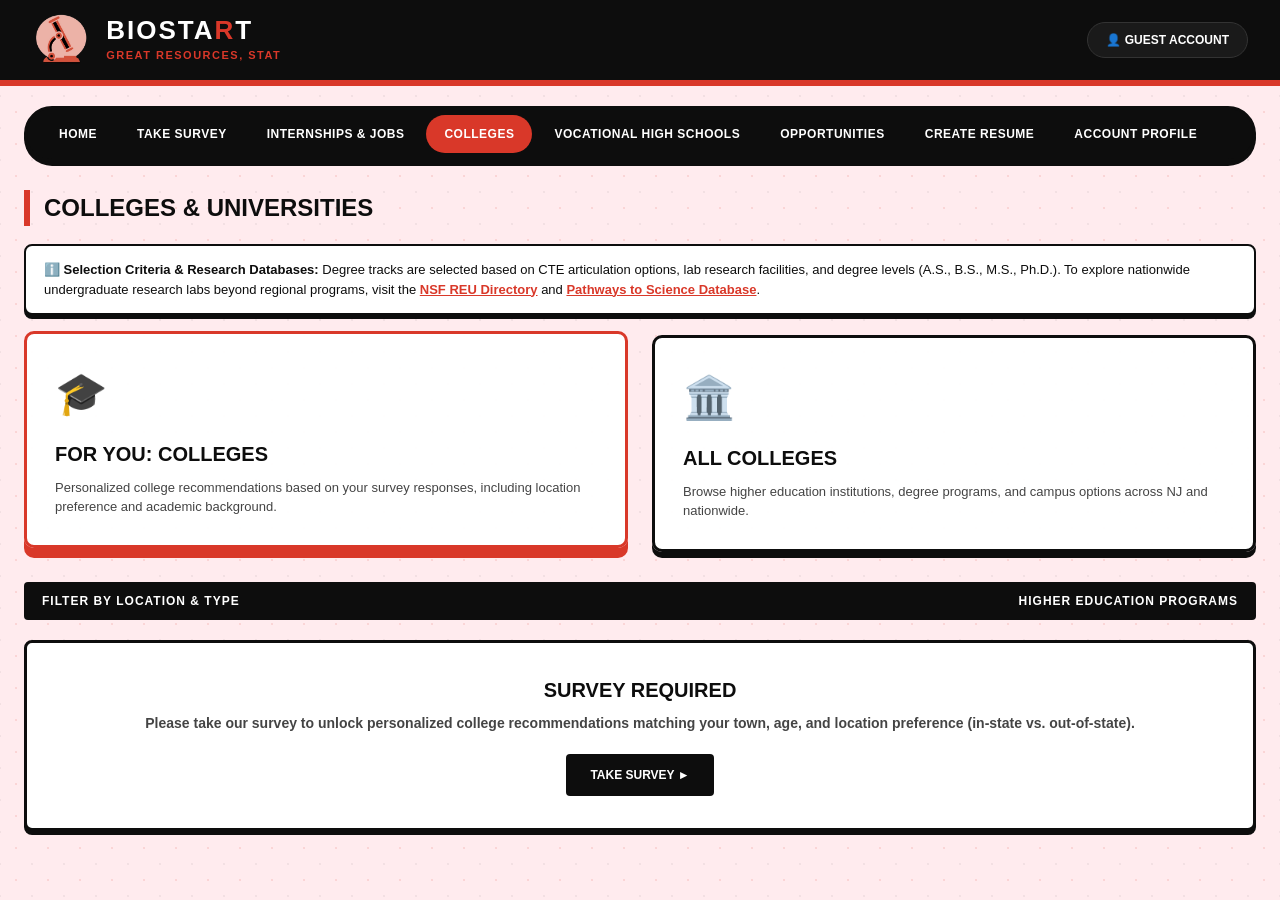
==== colleges.html @ fb1c2e4c "Update colleges.html" ====
<!DOCTYPE html>
<html lang="en">
<head>
    <meta charset="UTF-8">
    <meta name="viewport" content="width=device-width, initial-scale=1.0">
    <title>Colleges & Universities - BIOSTART</title>
    <link rel="stylesheet" href="style.css">
</head>
<body>
    <header>
        <a class="brand-box" href="index.html">
            <img src="biostart_logo_removed.bg.png" alt="BIOSTART logo" class="brand-logo-img">
            <div class="brand-title">
                <h1>BIOSTA<span style="color: #D93829;">R</span>T</h1>
                <p>Great Resources, Stat</p>
            </div>
        </a>
        <a class="user-pill" href="profile.html">
            👤 <span id="user-greeting">Guest Account</span>
        </a>
    </header>

    <nav>
        <a href="index.html" class="nav-btn">Home</a>
        <a href="survey.html" class="nav-btn">Take Survey</a>
        <a href="jobs.html" class="nav-btn">Internships & Jobs</a>
        <a href="colleges.html" class="nav-btn active">Colleges</a>
        <a href="highschools.html" class="nav-btn">Vocational High Schools</a>
        <a href="opportunities.html" class="nav-btn">Opportunities</a>
        <a href="resume.html" class="nav-btn">Create Resume</a>
        <a href="profile.html" class="nav-btn">Account Profile</a>
    </nav>

    <div class="container">
        <h2>Colleges & Universities</h2>

        <!-- SELECTION CRITERIA & DATABASE BANNER -->
        <div style="background: white; border: 2px solid var(--biostart-black); padding: 14px 18px; border-radius: 8px; margin-bottom: 20px; box-shadow: 0 4px 0 var(--biostart-black); font-size: 13px;">
            <strong>ℹ️ Selection Criteria & Research Databases:</strong> Degree tracks are selected based on CTE articulation options, lab research facilities, and degree levels (A.S., B.S., M.S., Ph.D.). To explore nationwide undergraduate research labs beyond regional programs, visit the <a href="https://www.nsf.gov/crssprgm/reu/reu_search.jsp" target="_blank" style="color:var(--biostart-red); font-weight:bold;">NSF REU Directory</a> and <a href="https://www.pathwaystoscience.org/" target="_blank" style="color:var(--biostart-red); font-weight:bold;">Pathways to Science Database</a>.
        </div>

        <div class="canva-choice-grid">
            <div class="choice-card selected" id="col-card-foryou" onclick="selectCollegeTab('foryou')">
                <div class="choice-card-icon">🎓</div>
                <div class="choice-card-title">FOR YOU: COLLEGES</div>
                <div class="choice-card-desc">Personalized college recommendations based on your survey responses, including location preference and academic background.</div>
            </div>
            <div class="choice-card" id="col-card-all" onclick="selectCollegeTab('all')">
                <div class="choice-card-icon">🏛️</div>
                <div class="choice-card-title">ALL COLLEGES</div>
                <div class="choice-card-desc">Browse higher education institutions, degree programs, and campus options across NJ and nationwide.</div>
            </div>
        </div>
        <div class="filter-header-bar">
            <span>FILTER BY LOCATION & TYPE</span>
            <span>HIGHER EDUCATION PROGRAMS</span>
        </div>
        <div id="grid-col" class="grid"></div>
    </div>

    <div id="modal-overlay" class="modal-overlay" onclick="closeModal(event)">
        <div class="modal-card">
            <span class="modal-close" onclick="closeModalDirect()">&times;</span>
            <div id="modal-content"></div>
        </div>
    </div>

    <script src="script.js"></script>
</body>
</html>
---- style.css ----
/* style.css */
/* ==========================================================================
   BIOSTART CANVA DESIGN SYSTEM (RED #D93829, BLACK #0D0D0D, SOFT PINK/CREAM)
   ========================================================================== */
   :root {
    --biostart-red: #D93829;
    --biostart-red-hover: #b82a1d;
    --biostart-black: #0d0d0d;
    --biostart-white: #ffffff;
    --biostart-bg: hsl(351, 100%, 96%);
    --biostart-card-bg: hsl(351, 100%, 96%);
    --biostart-gray-light: rgb(255, 255, 255);
    --biostart-border: #0d0d0d;
    --biostart-font-main: 'Segoe UI', -apple-system, BlinkMacSystemFont, Roboto, sans-serif;
}

* {
    box-sizing: border-box;
    margin: 0;
    padding: 0;
}

body {
    font-family: var(--biostart-font-main);
    background-color: var(--biostart-bg);
    /* SUBTLE GEOMETRIC DOT GRID PATTERN FOR SIDE MARGINS */
    background-image: 
        radial-gradient(rgba(217, 56, 41, 0.12) 1.5px, transparent 1.5px), 
        radial-gradient(rgba(13, 13, 13, 0.05) 1.5px, transparent 1.5px);
    background-position: 0 0, 16px 16px;
    background-size: 32px 32px;
    background-attachment: fixed;
    color: var(--biostart-black);
    line-height: 1.5;
    -webkit-font-smoothing: antialiased;
    position: relative;
}

@media (max-width: 1320px) {
    body::before, body::after {
        display: none;
    }
}

/* --- SPLASH OVERLAY PAGE --- */
#splash-overlay {
    position: fixed;
    top: 0; left: 0; width: 100vw; height: 100vh;
    background-color: var(--biostart-white);
    color: var(--biostart-white);
    z-index: 9999;
    display: flex;
    flex-direction: column;
    justify-content: center;
    align-items: center;
    text-align: center;
    padding: 24px;
    overflow-y: auto;
     background-image: 
        radial-gradient(rgba(217, 56, 41, 0.12) 1.5px, transparent 1.5px), 
        radial-gradient(rgba(13, 13, 13, 0.05) 1.5px, transparent 1.5px);
    background-position: 0 0, 16px 16px;
    background-size: 32px 32px;
    background-attachment: fixed;
    color: var(--biostart-black);
    line-height: 1.5;
}

.splash-logo-img {
    width: auto;
    height: auto;
    max-width: min(560px, 100%);
    max-height: 45vh;
    object-fit: contain;
    margin-bottom: 16px;
}

.splash-title {
    font-size: 52px;
    font-weight: 900;
    letter-spacing: 3px;
    text-transform: uppercase;
    color: black;
    line-height: 1;
}

.splash-sub {
    font-size: 16px;
    font-weight: 800;
    letter-spacing: 2.5px;
    color: var(--biostart-red);
    text-transform: uppercase;
    margin-top: 10px;
    margin-bottom: 24px;
}

.splash-desc {
    max-width: 680px;
    font-size: 16px;
    color: black;
    margin-bottom: 36px;
    line-height: 1.6;
}

.splash-btn {
    background-color: var(--biostart-red);
    color: white;
    border: 3px solid white;
    padding: 18px 46px;
    font-size: 20px;
    font-weight: 900;
    text-transform: uppercase;
    cursor: pointer;
    border-radius: 8px;
    box-shadow: 0 6px 0 white;
    transition: all 0.2s;
    letter-spacing: 1px;
    text-decoration: none;
    display: inline-block;
}

.splash-btn:hover {
    transform: translateY(-4px);
    box-shadow: 0 10px 0 white;
    background-color: var(--biostart-red-hover);
}

/* --- SITE HEADER & BRANDING --- */
header {
    background-color: var(--biostart-black);
    color: var(--biostart-white);
    border-bottom: 6px solid var(--biostart-red);
    padding: 14px 32px;
    display: flex;
    justify-content: space-between;
    align-items: center;
    flex-wrap: wrap;
    gap: 15px;
    position: relative;
    z-index: 10;
}

.brand-box {
    display: flex;
    align-items: center;
    gap: 16px;
    cursor: pointer;
    text-decoration: none;
}

.brand-logo-img {
    height: 52px;
    width: auto;
    object-fit: contain;
}

.brand-title h1 {
    font-size: 26px; font-weight: 900;
    letter-spacing: 2px; text-transform: uppercase;
    color: var(--biostart-white); margin: 0; line-height: 1;
}

.brand-title p {
    font-size: 11px; text-transform: uppercase;
    letter-spacing: 1.5px; color: var(--biostart-red);
    font-weight: 800; margin-top: 4px;
}

.user-pill {
    background: #1a1a1a;
    border: 1px solid #333;
    padding: 8px 18px;
    border-radius: 20px;
    font-size: 12px;
    font-weight: 700;
    text-transform: uppercase;
    color: white;
    cursor: pointer;
    text-decoration: none;
    transition: background 0.2s;
}

.user-pill:hover {
    background: #2a2a2a;
    border-color: var(--biostart-red);
}

/* --- ROUNDED FLOATING SITE NAVIGATION BAR --- */
nav {
    background-color: var(--biostart-black);
    border: 3px solid var(--biostart-black);
    border-radius: 50px;
    display: flex;
    justify-content: flex-start;
    align-items: center;
    overflow-x: auto;
    white-space: nowrap;
    padding: 6px 12px;
    margin: 20px auto 0;
    max-width: 1232px;
    box-shadow: 0 4px 0 var(--biostart-black);
    position: relative;
    z-index: 10;
}

nav a.nav-btn {
    background: none;
    border: none;
    color: var(--biostart-white);
    padding: 10px 18px;
    font-weight: 800;
    text-transform: uppercase;
    font-size: 12px;
    letter-spacing: 0.5px;
    cursor: pointer;
    transition: all 0.2s;
    border-radius: 25px;
    text-decoration: none;
    display: inline-block;
    margin: 0 2px;
}

nav a.nav-btn:hover, nav a.nav-btn.active {
    color: var(--biostart-white);
    background-color: var(--biostart-red);
}

/* --- MAIN CONTAINER & PAGES --- */
.container {
    max-width: 1280px;
    margin: 28px auto;
    padding: 0 24px;
    min-height: 75vh;
    position: relative;
    z-index: 1;
}

/* --- CANVA HERO BANNER (PURE CSS LAYERED PATTERN) --- */
.hero-card {
    background: 
        linear-gradient(135deg, rgba(255, 255, 255, 0.98) 0%, rgba(250, 248, 245, 0.98) 100%);
    border: 3px solid var(--biostart-black);
    border-radius: 12px;
    padding: 42px 32px;
    text-align: center;
    box-shadow: 0 8px 0 var(--biostart-black);
    margin-bottom: 32px;
    position: relative;
    overflow: hidden;
}

.hero-title {
    font-size: 32px;
    font-weight: 900;
    text-transform: uppercase;
    letter-spacing: 1px;
    color: var(--biostart-black);
    margin-bottom: 16px;
    line-height: 1.2;
}

.hero-tagline {
    font-size: 22px;
    font-weight: 900;
    letter-spacing: 3px;
    color: var(--biostart-red);
    text-transform: uppercase;
    margin-top: 28px;
}

.arrow-btn {
    display: inline-flex;
    align-items: center;
    gap: 12px;
    background-color: var(--biostart-red);
    color: white;
    border: 3px solid var(--biostart-black);
    padding: 16px 36px;
    font-size: 18px;
    font-weight: 900;
    text-transform: uppercase;
    cursor: pointer;
    border-radius: 6px;
    box-shadow: 0 4px 0 var(--biostart-black);
    transition: transform 0.15s, box-shadow 0.15s;
    text-decoration: none;
}

.arrow-btn:hover {
    transform: translateY(-3px);
    box-shadow: 0 7px 0 var(--biostart-black);
    background-color: var(--biostart-red-hover);
}

/* --- CANVA VISUAL CHOICE CARDS --- */
.canva-choice-grid {
    display: grid;
    grid-template-columns: 1fr 1fr;
    gap: 24px;
    margin-bottom: 30px;
}

@media (max-width: 768px) {
    .canva-choice-grid { grid-template-columns: 1fr; }
}

.choice-card {
    background: rgba(255, 255, 255, 0.98);
    border: 3px solid var(--biostart-black);
    border-radius: 10px;
    padding: 28px;
    cursor: pointer;
    transition: all 0.2s;
    box-shadow: 0 6px 0 var(--biostart-black);
    display: flex;
    flex-direction: column;
    justify-content: space-between;
}

.choice-card:hover, .choice-card.selected {
    transform: translateY(-4px);
    box-shadow: 0 10px 0 var(--biostart-red);
    border-color: var(--biostart-red);
}

.choice-card-icon {
    font-size: 42px;
    margin-bottom: 14px;
}

.choice-card-title {
    font-size: 20px;
    font-weight: 900;
    text-transform: uppercase;
    margin-bottom: 10px;
    color: var(--biostart-black);
}

.choice-card-desc {
    font-size: 13px;
    color: #444;
    line-height: 1.45;
}

/* --- HEADINGS & FILTER HEADERS --- */
h2 {
    font-size: 24px;
    text-transform: uppercase;
    font-weight: 900;
    color: var(--biostart-black);
    margin-bottom: 18px;
    border-left: 6px solid var(--biostart-red);
    padding-left: 14px;
}

.filter-header-bar {
    background: var(--biostart-black);
    color: white;
    padding: 10px 18px;
    font-weight: 900;
    font-size: 12px;
    text-transform: uppercase;
    letter-spacing: 1px;
    border-radius: 4px;
    margin-bottom: 20px;
    display: flex;
    justify-content: space-between;
    align-items: center;
}

/* --- CARDS GRID LAYOUT --- */
.grid {
    display: grid;
    grid-template-columns: repeat(auto-fill, minmax(320px, 1fr));
    gap: 22px;
}

.card {
    background: rgba(255, 255, 255, 0.98);
    border: 2px solid var(--biostart-black);
    border-radius: 8px;
    padding: 22px;
    position: relative;
    display: flex;
    flex-direction: column;
    justify-content: space-between;
    box-shadow: 0 4px 0 var(--biostart-black);
    transition: transform 0.2s;
}

.card:hover {
    transform: translateY(-4px);
    box-shadow: 0 8px 0 var(--biostart-black);
}

.card-tag {
    background-color: var(--biostart-black);
    color: white;
    font-size: 10px;
    font-weight: 800;
    text-transform: uppercase;
    padding: 4px 9px;
    border-radius: 3px;
    margin-bottom: 12px;
    width: fit-content;
}

.card-title {
    font-size: 17px;
    font-weight: 900;
    text-transform: uppercase;
    margin-bottom: 8px;
    color: var(--biostart-black);
}

.card-body {
    font-size: 13px;
    color: #333;
    margin-bottom: 16px;
    line-height: 1.45;
}

.card-actions {
    display: flex;
    justify-content: space-between;
    align-items: center;
    margin-top: auto;
    padding-top: 12px;
    border-top: 1px solid #ddd;
}

.btn-action {
    background: var(--biostart-black);
    color: white;
    border: none;
    padding: 9px 16px;
    font-weight: 800;
    font-size: 11px;
    text-transform: uppercase;
    cursor: pointer;
    border-radius: 4px;
    transition: background 0.2s;
    text-decoration: none;
}

.btn-action:hover {
    background: var(--biostart-red);
}

.like-heart {
    font-size: 24px;
    cursor: pointer;
    color: #ccc;
    transition: color 0.2s;
    user-select: none;
}

.like-heart.liked {
    color: var(--biostart-red);
}

/* --- CTE HIGH SCHOOL SIDEBAR --- */
.hs-layout {
    display: grid;
    grid-template-columns: 280px 1fr;
    gap: 24px;
}

@media (max-width: 800px) {
    .hs-layout { grid-template-columns: 1fr; }
}

.hs-sidebar {
    background: rgba(255, 255, 255, 0.98);
    border: 2px solid var(--biostart-black);
    padding: 20px;
    border-radius: 8px;
    box-shadow: 0 4px 0 var(--biostart-black);
    height: fit-content;
}

.county-list {
    list-style: none;
    margin-top: 10px;
}

.county-list li {
    padding: 8px 12px;
    font-weight: 800;
    font-size: 12px;
    text-transform: uppercase;
    cursor: pointer;
    border-radius: 4px;
    border: 1px solid transparent;
    margin-bottom: 4px;
}

.county-list li:hover, .county-list li.active {
    background: var(--biostart-red);
    color: white;
    border-color: var(--biostart-black);
}

/* --- RESUME & PROFILE FORMS --- */
.resume-grid, .profile-grid {
    display: grid;
    grid-template-columns: 1fr 1fr;
    gap: 24px;
}

@media (max-width: 850px) {
    .resume-grid, .profile-grid { grid-template-columns: 1fr; }
}

.form-card {
    background: rgba(255, 255, 255, 0.98);
    border: 3px solid var(--biostart-black);
    padding: 24px;
    border-radius: 8px;
    box-shadow: 0 6px 0 var(--biostart-black);
}

.resume-field {
    width: 100%;
    padding: 10px;
    margin-bottom: 14px;
    border: 2px solid var(--biostart-black);
    border-radius: 4px;
    font-family: var(--biostart-font-main);
    font-size: 13px;
    background: white;
}

/* SAMPLE TOGGLE SWITCH BOX STYLES */
.sample-toggle-box {
    background: #fff0f0;
    border: 2px solid var(--biostart-red);
    border-radius: 6px;
    padding: 10px 14px;
    margin-bottom: 16px;
}

.toggle-container {
    display: inline-flex;
    align-items: center;
    cursor: pointer;
    user-select: none;
}

.toggle-container input {
    display: none;
}

.toggle-slider {
    width: 38px;
    height: 22px;
    background-color: #ccc;
    border: 2px solid var(--biostart-black);
    border-radius: 20px;
    position: relative;
    transition: 0.25s;
    margin-right: 10px;
    flex-shrink: 0;
}

.toggle-slider::before {
    content: "";
    position: absolute;
    width: 14px;
    height: 14px;
    border-radius: 50%;
    background-color: white;
    border: 1px solid var(--biostart-black);
    top: 2px;
    left: 2px;
    transition: 0.25s;
}

.toggle-container input:checked + .toggle-slider {
    background-color: var(--biostart-red);
}

.toggle-container input:checked + .toggle-slider::before {
    transform: translateX(16px);
}

.toggle-label {
    font-size: 11.5px;
    font-weight: 800;
    text-transform: uppercase;
    color: var(--biostart-black);
}

/* RESUME DISPLAY PREVIEW BOX WITH PURE CSS CLEAN BACKGROUND */
.resume-preview-container {
    background: linear-gradient(180deg, #ffffff 0%, #fafafa 100%);
    border: 2px solid var(--biostart-black);
    padding: 36px;
    border-radius: 0 0 8px 8px;
    box-shadow: 0 4px 12px rgba(0,0,0,0.15);
    min-height: 520px;
    position: relative;
}

/* --- RESUME BUILDER & TEMPLATES CANVA STYLES --- */
.template-selector-section {
    background: rgba(255, 255, 255, 0.98);
    border: 3px solid var(--biostart-black);
    padding: 20px;
    border-radius: 8px;
    margin-bottom: 24px;
    box-shadow: 0 4px 0 var(--biostart-black);
}

.template-options-grid {
    display: grid;
    grid-template-columns: repeat(auto-fit, minmax(220px, 1fr));
    gap: 16px;
}

.template-card {
    background: #fafafa;
    border: 2px solid var(--biostart-black);
    border-radius: 6px;
    padding: 16px;
    cursor: pointer;
    position: relative;
    transition: all 0.2s;
}

.template-card:hover, .template-card.selected {
    border-color: var(--biostart-red);
    background: #fff;
    box-shadow: 0 4px 0 var(--biostart-red);
    transform: translateY(-2px);
}

.template-badge {
    position: absolute;
    top: -10px; right: 10px;
    background: var(--biostart-red);
    color: white;
    font-size: 9px;
    font-weight: 900;
    text-transform: uppercase;
    padding: 2px 8px;
    border-radius: 10px;
}

.template-icon { font-size: 28px; margin-bottom: 6px; }
.template-title { font-size: 14px; font-weight: 900; text-transform: uppercase; margin-bottom: 4px; }
.template-desc { font-size: 11px; color: #555; line-height: 1.35; }

/* FORM GROUPS & INPUTS */
.form-section-group {
    background: #f9f9f9;
    border: 1px solid #ddd;
    border-left: 4px solid var(--biostart-black);
    padding: 14px;
    border-radius: 4px;
    margin-bottom: 16px;
}

.form-section-title {
    font-size: 12px;
    font-weight: 900;
    text-transform: uppercase;
    color: var(--biostart-black);
    margin-bottom: 10px;
    letter-spacing: 0.5px;
}

.form-row-2 {
    display: grid;
    grid-template-columns: 1fr 1fr;
    gap: 12px;
}

@media (max-width: 600px) {
    .form-row-2 { grid-template-columns: 1fr; }
}

.form-label {
    font-size: 10.5px;
    font-weight: 800;
    text-transform: uppercase;
    margin-bottom: 4px;
    display: block;
    color: #333;
}

.btn-action-sm {
    background: var(--biostart-black);
    color: white;
    border: none;
    padding: 5px 12px;
    font-weight: 800;
    font-size: 10px;
    text-transform: uppercase;
    cursor: pointer;
    border-radius: 3px;
}

.btn-action-sm:hover { background: var(--biostart-red); }

.preview-header-bar {
    background: var(--biostart-black);
    color: white;
    padding: 10px 16px;
    border-radius: 8px 8px 0 0;
    display: flex;
    justify-content: space-between;
    align-items: center;
}

/* RESUME DOCUMENT TEMPLATE OUTPUT STYLES */
#printable-resume {
    background: transparent;
    color: #111111;
    font-size: 10pt;
    line-height: 1.4;
}

.tpl-flex { display: flex; justify-content: space-between; align-items: baseline; }
.tpl-sec { margin-bottom: 14px; }
.tpl-p { margin-top: 3px; font-size: 9.5pt; color: #222; }

.resume-bullet-list {
    margin-left: 18px;
    margin-top: 4px;
    font-size: 9.5pt;
}

.resume-bullet-list li { margin-bottom: 3px; }

/* 1. Modern Biotech */
.tpl-modern .tpl-modern-header {
    display: flex;
    justify-content: space-between;
    align-items: center;
    border-bottom: 3px solid var(--biostart-red);
    padding-bottom: 8px;
}
.tpl-modern .tpl-name { font-size: 20pt; font-weight: bold; text-transform: uppercase; margin: 0; }
.tpl-modern .tpl-modern-title { font-size: 11pt; color: var(--biostart-red); font-weight: bold; }
.tpl-modern .tpl-dna-icon { font-size: 26pt; }
.tpl-modern .tpl-modern-contact { font-size: 9.5pt; margin: 8px 0 16px; color: #444; }
.tpl-modern-head {
    font-size: 11pt; font-weight: bold; text-transform: uppercase;
    border-left: 4px solid var(--biostart-red); padding-left: 8px;
    margin-bottom: 6px; color: var(--biostart-black);
}
.skill-pill {
    display: inline-block;
    background: #f0f0f0;
    border: 1px solid #ccc;
    padding: 2px 7px;
    font-size: 8.5pt;
    font-weight: 600;
    border-radius: 3px;
    margin-right: 4px;
    margin-bottom: 4px;
}

/* 2. Academic & Research */
.tpl-academic { font-family: 'Georgia', 'Times New Roman', serif; }
.tpl-academic-name { font-size: 18pt; letter-spacing: 1px; margin-bottom: 2px; }
.tpl-acad-head {
    font-size: 10.5pt; font-weight: bold; text-transform: uppercase;
    border-bottom: 1px solid #000; padding-bottom: 2px; margin-bottom: 6px;
}

/* 3. Industry Corporate */
.tpl-corporate { font-family: 'Arial', sans-serif; }
.tpl-corp-name { font-size: 20pt; font-weight: 800; text-transform: uppercase; margin: 0; }
.tpl-corp-head {
    font-size: 10pt; font-weight: bold; background: #eee;
    padding: 3px 6px; text-transform: uppercase; margin-bottom: 6px;
}

/* 4. Compact Lab Specialist (2-Column) */
.tpl-compact-grid { display: grid; grid-template-columns: 32% 65%; gap: 3%; }
.tpl-compact-left { background: rgba(248, 249, 250, 0.9); padding: 12px; border-right: 2px solid #ddd; }
.tpl-compact-head { font-size: 9.5pt; font-weight: bold; text-transform: uppercase; border-bottom: 1.5px solid var(--biostart-red); padding-bottom: 2px; margin-bottom: 6px; }
.tpl-compact-box { margin-bottom: 14px; }

/* --- MODAL DIALOG --- */
.modal-overlay {
    position: fixed;
    top: 0; left: 0; width: 100%; height: 100%;
    background: rgba(0,0,0,0.75);
    display: none;
    justify-content: center;
    align-items: center;
    z-index: 2000;
    padding: 20px;
}

.modal-card {
    background: white;
    border: 3px solid var(--biostart-black);
    padding: 32px;
    max-width: 600px;
    width: 100%;
    border-radius: 8px;
    max-height: 85vh;
    overflow-y: auto;
    position: relative;
}

.modal-close {
    position: absolute;
    top: 16px;
    right: 20px;
    font-size: 26px;
    font-weight: 900;
    cursor: pointer;
}

/* --- FLOATING ASSISTANT WIDGETS --- */
.floating-widget {
    position: fixed;
    bottom: 20px;
    z-index: 1000;
    background: var(--biostart-black);
    color: white;
    border: 2px solid var(--biostart-red);
    border-radius: 8px;
    overflow: hidden;
    box-shadow: 0 6px 20px rgba(0,0,0,0.4);
}

.chatbot-widget { right: 20px; width: 310px; }
.spotify-widget { left: 20px; width: 300px; }

@media (max-width: 700px) {
    .spotify-widget { display: none; }
}

.widget-header {
    background: var(--biostart-red);
    padding: 10px 16px;
    font-weight: 900;
    font-size: 12px;
    text-transform: uppercase;
    display: flex;
    justify-content: space-between;
    align-items: center;
    cursor: pointer;
}

.widget-body {
    padding: 14px;
    display: none;
    max-height: 300px;
    overflow-y: auto;
    background: #111;
}

.widget-body.open { display: block; }

.chat-msg {
    margin-bottom: 10px;
    font-size: 12px;
    padding: 8px 12px;
    border-radius: 4px;
}

.chat-bot { background: #222; color: #fff; border-left: 3px solid var(--biostart-red); }
.chat-user { background: var(--biostart-red); color: #fff; text-align: right; }

/* ==========================================================================
   STRICT PRINT STYLESHEET FOR CLEAN RESUME PRINTING ONLY
   ========================================================================== */
@media print {
    html, body {
        background: #ffffff !important;
        background-image: none !important;
        color: #000000 !important;
        margin: 0 !important;
        padding: 0 !important;
        width: 100% !important;
        height: auto !important;
        overflow: visible !important;
    }

    body::before, body::after {
        display: none !important;
    }

    header, nav, #splash-overlay, .floating-widget, .modal-overlay,
    .form-card, h2, .btn-action, .btn-action-sm, .filter-header-bar, .canva-choice-grid,
    .template-selector-section, .preview-header-bar, .container > p {
        display: none !important;
    }

    .container, .resume-grid, .resume-preview-container {
        display: block !important;
        width: 100% !important;
        max-width: 100% !important;
        margin: 0 !important;
        padding: 0 !important;
        border: none !important;
        box-shadow: none !important;
        background: #ffffff !important;
        background-image: none !important;
    }

    #printable-resume {
        display: block !important;
        width: 100% !important;
        padding: 0 !important;
        margin: 0 !important;
        background: #ffffff !important;
        color: #000000 !important;
        -webkit-print-color-adjust: exact !important;
        print-color-adjust: exact !important;
    }

    @page {
        size: letter portrait;
        margin: 0.6in;
    }
}
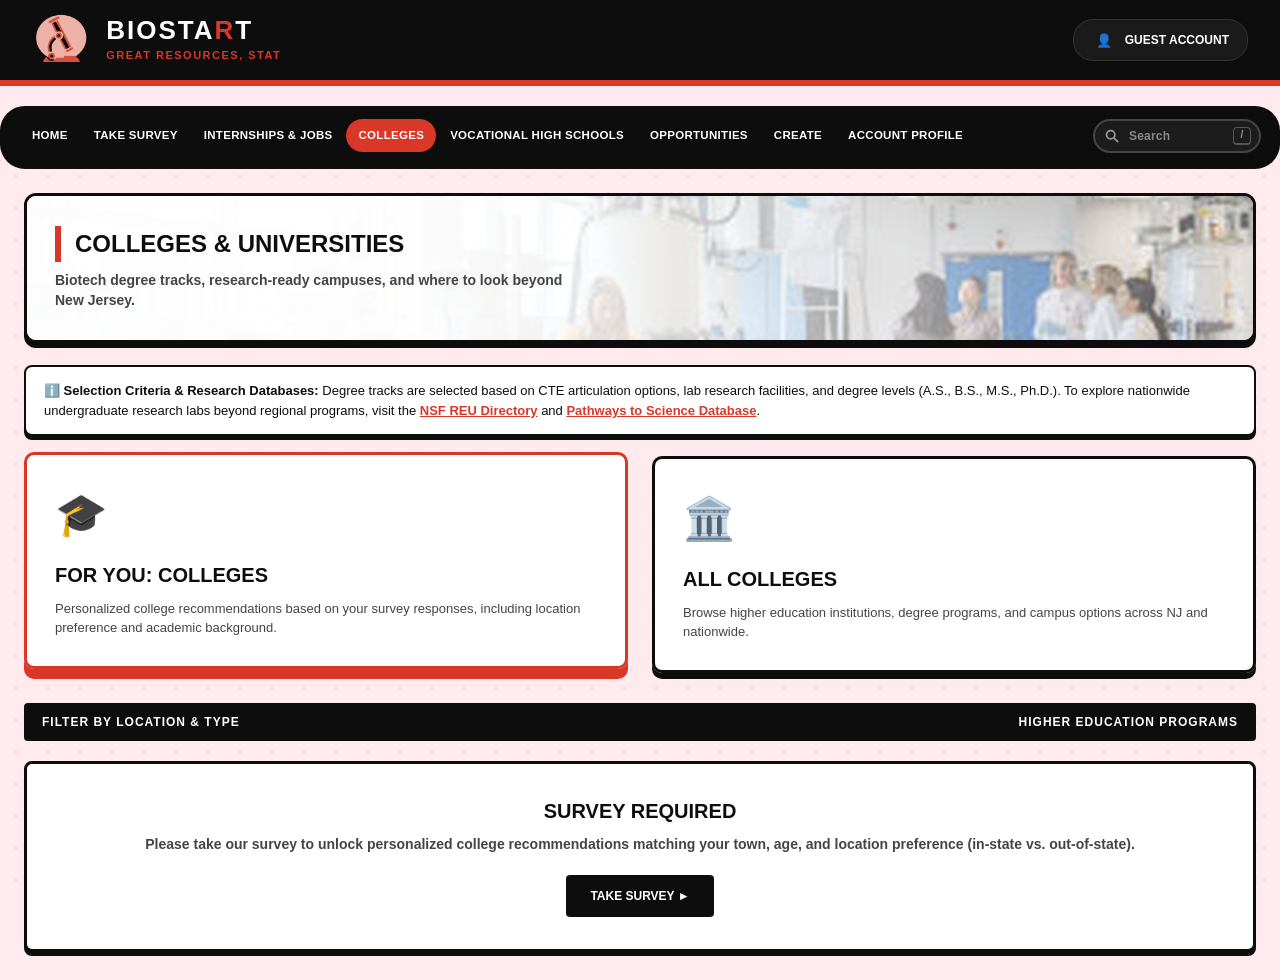
==== commit 3e79e709: "Update colleges.html" ====
--- a/colleges.html
+++ b/colleges.html
@@ -5,6 +5,9 @@
     <meta name="viewport" content="width=device-width, initial-scale=1.0">
     <title>Colleges & Universities - BIOSTART</title>
     <link rel="stylesheet" href="style.css">
+    <link rel="icon" href="favicon.ico" sizes="any">
+    <link rel="icon" type="image/png" href="favicon-192.png">
+    <link rel="apple-touch-icon" href="apple-touch-icon.png">
 </head>
 <body>
     <header>
@@ -27,7 +30,7 @@
         <a href="colleges.html" class="nav-btn active">Colleges</a>
         <a href="highschools.html" class="nav-btn">Vocational High Schools</a>
         <a href="opportunities.html" class="nav-btn">Opportunities</a>
-        <a href="resume.html" class="nav-btn">Create Resume</a>
+        <a href="resume.html" class="nav-btn">Create</a>
         <a href="profile.html" class="nav-btn">Account Profile</a>
     </nav>
 
--- a/style.css
+++ b/style.css
@@ -23,12 +23,12 @@
 body {
     font-family: var(--biostart-font-main);
     background-color: var(--biostart-bg);
-    /* SUBTLE GEOMETRIC DOT GRID PATTERN FOR SIDE MARGINS */
-    background-image: 
-        radial-gradient(rgba(217, 56, 41, 0.12) 1.5px, transparent 1.5px), 
+    /* SUBTLE GEOMETRIC DOT GRID PATTERN */
+    background-image:
+        radial-gradient(rgba(217, 56, 41, 0.12) 1.5px, transparent 1.5px),
         radial-gradient(rgba(13, 13, 13, 0.05) 1.5px, transparent 1.5px);
     background-position: 0 0, 16px 16px;
-    background-size: 32px 32px;
+    background-size: 32px 32px, 32px 32px;
     background-attachment: fixed;
     color: var(--biostart-black);
     line-height: 1.5;
@@ -36,11 +36,6 @@
     position: relative;
 }
 
-@media (max-width: 1320px) {
-    body::before, body::after {
-        display: none;
-    }
-}
 
 /* --- SPLASH OVERLAY PAGE --- */
 #splash-overlay {
@@ -185,39 +180,61 @@
     border-color: var(--biostart-red);
 }
 
-/* --- ROUNDED FLOATING SITE NAVIGATION BAR --- */
+.user-pill { display: inline-flex; align-items: center; gap: 9px; }
+
+/* Avatar badge: same red-ringed circle used on the profile page, scaled down */
+.user-avatar {
+    display: inline-flex;
+    align-items: center;
+    justify-content: center;
+    width: 24px;
+    height: 24px;
+    font-size: 13px;
+    line-height: 1;
+    border-radius: 50%;
+    flex-shrink: 0;
+}
+.user-avatar.is-picked {
+    background: #eee;
+    border: 2px solid var(--biostart-red);
+    font-size: 12px;
+}
+
+/* Updated Navigation Bar Container */
 nav {
     background-color: var(--biostart-black);
     border: 3px solid var(--biostart-black);
-    border-radius: 50px;
+    border-radius: 25px;
     display: flex;
-    justify-content: flex-start;
+    justify-content: space-between;
     align-items: center;
-    overflow-x: auto;
-    white-space: nowrap;
-    padding: 6px 12px;
+    flex-wrap: wrap; /* Allows wrapping on narrower screens instead of forcing a scrollbar */
+    overflow-x: visible; /* Removes horizontal scrollbar */
+    white-space: normal;
+    padding: 8px 16px;
     margin: 20px auto 0;
-    max-width: 1232px;
+    max-width: 1280px; /* Expands to match main container width */
     box-shadow: 0 4px 0 var(--biostart-black);
     position: relative;
     z-index: 10;
 }
 
+/* Adjusted Navigation Buttons to fit comfortably */
 nav a.nav-btn {
     background: none;
     border: none;
     color: var(--biostart-white);
-    padding: 10px 18px;
+    padding: 8px 12px; /* Reduced padding from 10px 18px */
     font-weight: 800;
     text-transform: uppercase;
-    font-size: 12px;
-    letter-spacing: 0.5px;
+    font-size: 11.5px;
+    letter-spacing: 0.3px;
     cursor: pointer;
     transition: all 0.2s;
     border-radius: 25px;
     text-decoration: none;
     display: inline-block;
-    margin: 0 2px;
+    margin: 2px 1px;
 }
 
 nav a.nav-btn:hover, nav a.nav-btn.active {
@@ -385,7 +402,7 @@
     flex-direction: column;
     justify-content: space-between;
     box-shadow: 0 4px 0 var(--biostart-black);
-    transition: transform 0.2s;
+    transition: transform 0.2s, box-shadow 0.2s;
 }
 
 .card:hover {
@@ -448,12 +465,15 @@
 }
 
 .like-heart {
+    display: inline-block;
     font-size: 24px;
     cursor: pointer;
     color: #ccc;
-    transition: color 0.2s;
+    transition: color 0.2s, transform 0.15s;
     user-select: none;
 }
+.like-heart:hover { transform: scale(1.2); }
+.like-heart:active { transform: scale(0.85); }
 
 .like-heart.liked {
     color: var(--biostart-red);
@@ -816,58 +836,6 @@
     font-weight: 900;
     cursor: pointer;
 }
-
-/* --- FLOATING ASSISTANT WIDGETS --- */
-.floating-widget {
-    position: fixed;
-    bottom: 20px;
-    z-index: 1000;
-    background: var(--biostart-black);
-    color: white;
-    border: 2px solid var(--biostart-red);
-    border-radius: 8px;
-    overflow: hidden;
-    box-shadow: 0 6px 20px rgba(0,0,0,0.4);
-}
-
-.chatbot-widget { right: 20px; width: 310px; }
-.spotify-widget { left: 20px; width: 300px; }
-
-@media (max-width: 700px) {
-    .spotify-widget { display: none; }
-}
-
-.widget-header {
-    background: var(--biostart-red);
-    padding: 10px 16px;
-    font-weight: 900;
-    font-size: 12px;
-    text-transform: uppercase;
-    display: flex;
-    justify-content: space-between;
-    align-items: center;
-    cursor: pointer;
-}
-
-.widget-body {
-    padding: 14px;
-    display: none;
-    max-height: 300px;
-    overflow-y: auto;
-    background: #111;
-}
-
-.widget-body.open { display: block; }
-
-.chat-msg {
-    margin-bottom: 10px;
-    font-size: 12px;
-    padding: 8px 12px;
-    border-radius: 4px;
-}
-
-.chat-bot { background: #222; color: #fff; border-left: 3px solid var(--biostart-red); }
-.chat-user { background: var(--biostart-red); color: #fff; text-align: right; }
 
 /* ==========================================================================
    STRICT PRINT STYLESHEET FOR CLEAN RESUME PRINTING ONLY
@@ -888,7 +856,7 @@
         display: none !important;
     }
 
-    header, nav, #splash-overlay, .floating-widget, .modal-overlay,
+    header, nav, #search-results, #fx-layer, #save-toast, #save-tip, #splash-overlay, .floating-widget, .modal-overlay,
     .form-card, h2, .btn-action, .btn-action-sm, .filter-header-bar, .canva-choice-grid,
     .template-selector-section, .preview-header-bar, .container > p {
         display: none !important;
@@ -922,3 +890,596 @@
         margin: 0.6in;
     }
 }
+
+/* ==========================================================================
+   HEART FX, SAVE TOAST, FIRST-SAVE TIP, BADGE, SAVED-LIST ANIMATIONS
+   ========================================================================== */
+#fx-layer { position: fixed; inset: 0; pointer-events: none; z-index: 9999; overflow: hidden; }
+.fx-particle { position: absolute; line-height: 1; will-change: transform, opacity; text-shadow: 0 1px 0 rgba(0, 0, 0, 0.15); }
+.fx-ring { position: absolute; width: 24px; height: 24px; border: 3px solid var(--biostart-red); border-radius: 50%; }
+
+.like-heart.just-liked { animation: heartPop 0.6s cubic-bezier(0.2, 1.6, 0.4, 1); }
+@keyframes heartPop { 0% { transform: scale(0.3); } 50% { transform: scale(1.6) rotate(-10deg); } 100% { transform: scale(1); } }
+@keyframes heartbeat { 0%, 60%, 100% { transform: scale(1); } 15% { transform: scale(1.25); } 30% { transform: scale(1); } 45% { transform: scale(1.15); } }
+@keyframes countBump { 40% { transform: scale(1.8); color: var(--biostart-red); } 100% { transform: scale(1); } }
+
+#save-toast {
+    position: fixed; left: 50%; bottom: 28px; transform: translate(-50%, 30px); opacity: 0; pointer-events: none;
+    display: flex; align-items: center; gap: 10px; max-width: calc(100vw - 24px);
+    background: var(--biostart-black); color: var(--biostart-white); border: 3px solid var(--biostart-red);
+    border-radius: 40px; padding: 10px 18px; font-size: 13px; font-weight: 700;
+    box-shadow: 0 4px 0 rgba(0, 0, 0, 0.35); z-index: 10000; transition: opacity 0.3s, transform 0.3s;
+}
+#save-toast.show { opacity: 1; transform: translate(-50%, 0); pointer-events: auto; }
+#save-toast a { background: var(--biostart-red); color: var(--biostart-white); padding: 4px 12px; border-radius: 20px; text-decoration: none; font-weight: 900; font-size: 11px; text-transform: uppercase; white-space: nowrap; }
+.toast-heart { color: var(--biostart-red); font-size: 18px; animation: heartbeat 1s ease 2; }
+.toast-msg { overflow: hidden; text-overflow: ellipsis; white-space: nowrap; }
+
+.save-tip { position: fixed; z-index: 10001; width: min(360px, calc(100vw - 16px)); filter: drop-shadow(0 6px 0 rgba(0, 0, 0, 0.3)); animation: tipIn 0.4s cubic-bezier(0.2, 1.4, 0.4, 1); }
+.save-tip.tip-pinned { top: 12px; left: 50%; transform: translateX(-50%); }
+.tip-arrow { position: absolute; top: -28px; left: var(--arrow-x, 50%); margin-left: -14px; font-size: 28px; line-height: 1; color: var(--biostart-red); text-shadow: 0 2px 0 var(--biostart-black); animation: arrowBounce 0.8s ease-in-out infinite; }
+.tip-body { background: var(--biostart-white); border: 3px solid var(--biostart-black); border-radius: 10px; padding: 12px 14px; font-size: 13px; }
+.tip-body p { margin: 6px 0 10px; line-height: 1.4; }
+.tip-name { font-weight: 700; color: #444; }
+.tip-actions { display: flex; gap: 8px; flex-wrap: wrap; }
+.tip-actions .btn-action { text-decoration: none; display: inline-block; font-size: 11px; padding: 7px 12px; }
+.save-tip:not(.tip-pinned) .tip-show { display: none; }
+@keyframes arrowBounce { 50% { transform: translateY(-8px); } }
+@keyframes tipIn { from { opacity: 0; margin-top: 14px; } }
+
+nav a.nav-btn.nav-spotlight { position: relative; z-index: 20; animation: navSpotlight 1.2s ease-in-out infinite; }
+@keyframes navSpotlight { 0%, 100% { box-shadow: 0 0 0 0 rgba(217, 56, 41, 0.9); } 50% { box-shadow: 0 0 0 5px rgba(217, 56, 41, 0.25); transform: scale(1.06); } }
+.save-badge { display: inline-block; margin-left: 6px; padding: 1px 7px; border-radius: 10px; background: var(--biostart-red); color: var(--biostart-white); font-size: 11px; font-weight: 900; }
+.save-badge.bump { animation: countBump 0.5s ease; }
+
+.saved-card { transition: transform 0.2s, box-shadow 0.2s; }
+.saved-card:hover { transform: translateY(-3px) rotate(-0.4deg); }
+.saved-card .like-heart.liked { animation: heartbeat 1.8s ease-in-out infinite; }
+.saved-in { animation: savedIn 0.55s cubic-bezier(0.2, 1.2, 0.4, 1) backwards; }
+.saved-new { animation: savedIn 0.55s cubic-bezier(0.2, 1.2, 0.4, 1) backwards, savedGlow 1.6s ease-out 0.4s 2; }
+@keyframes savedIn { from { opacity: 0; transform: translateY(24px) scale(0.92); } }
+@keyframes savedGlow { 0%, 100% { box-shadow: 0 0 0 0 rgba(217, 56, 41, 0); } 50% { box-shadow: 0 0 0 6px rgba(217, 56, 41, 0.35); } }
+.card-removing { animation: cardOut 0.3s ease-in forwards; }
+@keyframes cardOut { to { opacity: 0; transform: translateX(40px) scale(0.9); } }
+.count-bump { display: inline-block; animation: countBump 0.5s ease; }
+.saved-empty { animation: emptyBob 2.4s ease-in-out infinite; }
+@keyframes emptyBob { 50% { transform: translateY(-4px); } }
+
+@media (prefers-reduced-motion: reduce) {
+    .saved-in, .saved-new, .saved-empty, .toast-heart, .tip-arrow, .save-tip, .nav-spotlight,
+    .saved-card .like-heart.liked, .like-heart.just-liked { animation: none !important; transition: none !important; }
+}
+
+/* ==========================================================================
+   SUBTLE MOTION (all short, all one-shot, none loop)
+   ========================================================================== */
+/* Buttons press into their hard shadow */
+.arrow-btn:active, .splash-btn:active { transform: translateY(3px); box-shadow: 0 1px 0 var(--biostart-black); }
+.choice-card:active { transform: translateY(2px); box-shadow: 0 3px 0 var(--biostart-red); }
+.btn-action, .btn-action-sm { display: inline-block; transition: background 0.2s, transform 0.1s; }
+.btn-action:active, .btn-action-sm:active { transform: translateY(1px) scale(0.97); }
+.btn-saved { background: var(--biostart-red) !important; }
+
+/* Splash: logo comes into focus, then the text and button follow */
+.splash-logo-img { animation: focusPull 0.9s ease-out backwards; }
+.splash-desc, .splash-btn { animation: fadeUp 0.6s ease-out 0.5s backwards; }
+@keyframes focusPull { from { filter: blur(10px); opacity: 0; transform: scale(1.04); } }
+@keyframes fadeUp { from { opacity: 0; transform: translateY(10px); } }
+
+/* Cards fade up in a quick stagger when a tab or filter changes */
+.grid-enter > * { animation: gridIn 0.3s ease-out backwards; }
+.grid-enter > :nth-child(2) { animation-delay: 40ms; }
+.grid-enter > :nth-child(3) { animation-delay: 80ms; }
+.grid-enter > :nth-child(4) { animation-delay: 120ms; }
+.grid-enter > :nth-child(5) { animation-delay: 160ms; }
+.grid-enter > :nth-child(6) { animation-delay: 200ms; }
+.grid-enter > :nth-child(n+7) { animation-delay: 240ms; }
+@keyframes gridIn { from { opacity: 0; transform: translateY(10px); } }
+
+/* Invalid field shake */
+.field-shake { animation: fieldShake 0.4s ease; outline: 2px solid var(--biostart-red); }
+@keyframes fieldShake { 20%, 60% { transform: translateX(-5px); } 40%, 80% { transform: translateX(5px); } }
+
+/* Resume preview: edited section gets a quick tint */
+.tpl-flash { animation: tplFlash 0.9s ease-out; border-radius: 3px; }
+@keyframes tplFlash { from { background: rgba(217, 56, 41, 0.18); } to { background: transparent; } }
+@media print { .tpl-flash { animation: none !important; background: none !important; } }
+
+@media (prefers-reduced-motion: reduce) {
+    .search-hit,
+    .splash-logo-img, .splash-desc, .splash-btn, .grid-enter > *, .field-shake, .tpl-flash { animation: none !important; }
+}
+
+/* ==========================================================================
+   SITE SEARCH
+   The wrapper keeps a fixed footprint in the nav, so nothing around it ever
+   reflows. On focus the field grows leftward over the nav as an overlay.
+   ========================================================================== */
+.nav-search {
+    --search-closed-w: 168px;
+    --search-open-w: min(420px, calc(100vw - 32px));
+    --search-ease: cubic-bezier(0.22, 1, 0.36, 1);
+    position: relative;
+    margin-left: auto;
+    order: 99;
+    flex: 0 0 var(--search-closed-w);
+    width: var(--search-closed-w);
+    height: 34px;
+    z-index: 5;
+}
+
+#site-search-input {
+    position: absolute;
+    top: 0;
+    right: 0;
+    width: 100%;
+    height: 100%;
+    box-sizing: border-box;
+    background: #1c1c1c;
+    color: var(--biostart-white);
+    border: 2px solid #444;
+    border-radius: 22px;
+    padding: 0 40px 0 34px;
+    font-size: 12px;
+    font-weight: 700;
+    font-family: inherit;
+    letter-spacing: 0.2px;
+    outline: none;
+    box-shadow: 0 0 0 var(--biostart-red);
+    transition: width 0.34s var(--search-ease),
+                background 0.2s ease,
+                border-color 0.2s ease,
+                border-radius 0.34s var(--search-ease),
+                box-shadow 0.2s ease,
+                transform 0.2s ease;
+}
+#site-search-input::placeholder { color: #8a8a8a; font-weight: 600; transition: color 0.2s ease; }
+#site-search-input:hover { border-color: #6a6a6a; }
+#site-search-input:focus {
+    width: var(--search-open-w);
+    background: #000;
+    border-color: var(--biostart-red);
+    border-radius: 10px;
+    box-shadow: 0 3px 0 var(--biostart-red);
+    transform: translateY(-1px);
+}
+#site-search-input:focus::placeholder { color: #666; }
+#site-search-input::-webkit-search-cancel-button { display: none; }
+
+/* Icon rides inside the field; it sits above the input but ignores the mouse */
+.ns-icon {
+    position: absolute;
+    left: auto;
+    right: calc(var(--search-closed-w) - 26px);   /* sits 12px inside the field's left edge */
+    top: 50%;
+    width: 14px;
+    height: 14px;
+    margin-top: -7px;
+    color: #9a9a9a;
+    pointer-events: none;
+    z-index: 2;
+    transition: color 0.2s ease, transform 0.34s var(--search-ease), right 0.34s var(--search-ease);
+}
+.nav-search:focus-within .ns-icon { color: var(--biostart-red); transform: translateY(-1px); right: calc(var(--search-open-w) - 26px); }
+
+/* Right-hand slot: "/" shortcut hint when idle, clear button once there is text */
+.ns-kbd, .ns-clear {
+    position: absolute;
+    right: 10px;
+    top: 50%;
+    z-index: 2;
+    transition: opacity 0.15s ease, transform 0.2s ease, background 0.15s ease;
+}
+.ns-kbd {
+    transform: translateY(-50%);
+    min-width: 18px;
+    padding: 1px 5px 2px;
+    text-align: center;
+    font: 800 10px/1.2 var(--biostart-font-main);
+    color: #999;
+    border: 1px solid #555;
+    border-bottom-width: 2px;
+    border-radius: 4px;
+    pointer-events: none;
+}
+.nav-search:focus-within .ns-kbd,
+.nav-search.has-value .ns-kbd { opacity: 0; }
+
+.ns-clear {
+    width: 20px;
+    height: 20px;
+    margin-top: -10px;
+    padding: 0;
+    border: none;
+    border-radius: 50%;
+    background: #2a2a2a;
+    color: #ddd;
+    font: 800 13px/20px var(--biostart-font-main);
+    text-align: center;
+    cursor: pointer;
+    opacity: 0;
+    pointer-events: none;
+    transform: scale(0.7);
+}
+.nav-search.has-value .ns-clear { opacity: 1; pointer-events: auto; transform: scale(1); }
+.ns-clear:hover { background: var(--biostart-red); color: #fff; }
+
+/* Results panel: stays in the DOM so it can ease in and out */
+#search-results {
+    position: fixed;
+    z-index: 10002;
+    max-height: 60vh;
+    overflow-y: auto;
+    background: var(--biostart-white);
+    border: 3px solid var(--biostart-black);
+    border-radius: 10px;
+    box-shadow: 0 4px 0 var(--biostart-black);
+    opacity: 0;
+    visibility: hidden;
+    pointer-events: none;
+    transform: translateY(-6px);
+    transform-origin: top right;
+    transition: opacity 0.16s ease, transform 0.26s cubic-bezier(0.22, 1, 0.36, 1), visibility 0s linear 0.26s;
+}
+#search-results.open {
+    opacity: 1;
+    visibility: visible;
+    pointer-events: auto;
+    transform: none;
+    transition: opacity 0.16s ease, transform 0.26s cubic-bezier(0.22, 1, 0.36, 1), visibility 0s;
+}
+.sr-item { display: flex; gap: 10px; align-items: flex-start; padding: 10px 12px; text-decoration: none; color: inherit; border-bottom: 1px solid #eee; border-left: 4px solid transparent; transition: background 0.12s ease, border-left-color 0.12s ease; }
+.sr-item:last-child { border-bottom: none; }
+.sr-item.active { background: var(--biostart-bg); border-left-color: var(--biostart-red); }
+.sr-type { flex-shrink: 0; min-width: 104px; font-size: 10px; font-weight: 900; text-transform: uppercase; padding-top: 3px; color: #555; }
+.sr-main { display: flex; flex-direction: column; gap: 2px; min-width: 0; }
+.sr-name { font-size: 13px; font-weight: 800; }
+.sr-snip { font-size: 11px; font-weight: 600; color: #666; line-height: 1.35; }
+.sr-hint { padding: 14px; font-size: 12px; font-weight: 600; color: #444; line-height: 1.5; }
+.sr-chips { display: flex; flex-wrap: wrap; gap: 6px; margin-top: 10px; }
+.sr-chip { background: var(--biostart-bg); border: 2px solid var(--biostart-black); border-radius: 14px; padding: 3px 10px; font-size: 11px; font-weight: 800; cursor: pointer; transition: background 0.12s ease, color 0.12s ease; }
+.sr-chip:hover { background: var(--biostart-red); color: var(--biostart-white); }
+#search-results mark { background: rgba(217, 56, 41, 0.22); color: inherit; border-radius: 2px; padding: 0 1px; }
+
+@media (prefers-reduced-motion: reduce) {
+    #site-search-input, .ns-icon, .ns-kbd, .ns-clear, #search-results, #search-results.open { transition: none !important; }
+}
+
+.search-hit { outline: 3px solid var(--biostart-red); outline-offset: 3px; animation: searchHit 1.1s ease-out 2; }
+@keyframes searchHit {
+    0%, 100% { box-shadow: 0 4px 0 var(--biostart-black), 0 0 0 0 rgba(217, 56, 41, 0); }
+    50% { box-shadow: 0 4px 0 var(--biostart-black), 0 0 0 14px rgba(217, 56, 41, 0.25); }
+}
+@media (max-width: 600px) {
+    .sr-type { min-width: 78px; }
+}
+
+/* ==========================================================================
+   LOGOS ON CARDS
+   ========================================================================== */
+.card-head { display: flex; align-items: center; gap: 12px; margin-bottom: 14px; }
+.card-head .card-tag { margin-bottom: 0; min-width: 0; line-height: 1.35; }
+.card-logo {
+    flex: 0 0 54px;
+    width: 54px;
+    height: 54px;
+    display: flex;
+    align-items: center;
+    justify-content: center;
+    background: #fff;
+    border: 2px solid var(--biostart-black);
+    border-radius: 10px;
+    box-shadow: 0 3px 0 var(--biostart-black);
+    overflow: hidden;
+    font-size: 17px;
+    font-weight: 900;
+    letter-spacing: 0.5px;
+    color: var(--biostart-red);
+}
+.card-logo img { width: 100%; height: 100%; object-fit: contain; padding: 6px; box-sizing: border-box; }
+.card-logo img.small-logo { width: 28px; height: 28px; padding: 0; }
+.card-logo.no-img { background: var(--biostart-bg); }
+.card-logo.sm { flex-basis: 40px; width: 40px; height: 40px; border-radius: 8px; box-shadow: 0 2px 0 var(--biostart-black); font-size: 13px; }
+.card-logo.sm img { padding: 4px; }
+.card-logo.sm img.small-logo { width: 22px; height: 22px; padding: 0; }
+.card:hover .card-logo { transform: rotate(-3deg); }
+.card-logo { transition: transform 0.2s ease; }
+
+/* ==========================================================================
+   PAGE BANNERS (Colleges, High Schools, Jobs, Opportunities)
+   Optional photos: images/banner-colleges.jpg, banner-highschools.jpg,
+   banner-jobs.jpg, banner-opportunities.jpg. Missing files simply don't show.
+   ========================================================================== */
+.page-banner {
+    position: relative;
+    isolation: isolate;
+    overflow: hidden;
+    display: flex;
+    align-items: center;
+    min-height: 150px;
+    margin-bottom: 22px;
+    padding: 22px 28px;
+    background: #fff;
+    border: 3px solid var(--biostart-black);
+    border-radius: 12px;
+    box-shadow: 0 5px 0 var(--biostart-black);
+}
+.page-banner::before {
+    content: '';
+    position: absolute;
+    inset: 0;
+    z-index: -2;
+    background: var(--banner-photo, none) center var(--banner-pos, 50%) / cover no-repeat;
+    opacity: 0.32;
+}
+.page-banner::after {            /* keeps the text readable when a photo is present */
+    content: '';
+    position: absolute;
+    inset: 0;
+    z-index: -1;
+    background: linear-gradient(90deg, rgba(255, 255, 255, 0.94) 30%, rgba(255, 255, 255, 0) 80%);
+}
+.banner-colleges      { --banner-photo: url('images/banner-colleges.jpg'); }
+.banner-highschools   { --banner-photo: url('images/banner-highschools.jpg'); --banner-pos: 14%; }
+.banner-jobs          { --banner-photo: url('images/banner-jobs.jpg'); --banner-pos: 20%; }
+.banner-opportunities { --banner-photo: url('images/banner-opportunities.jpg'); }
+
+.pb-scene { position: absolute; top: 0; right: 10px; bottom: 0; width: 58%; z-index: -1; display: flex; align-items: flex-end; justify-content: flex-end; }
+.pb-scene svg { width: 100%; height: 100%; padding: 12px 0 0; box-sizing: border-box; }
+.pb-text { position: relative; max-width: 520px; }
+.pb-text h2 { margin: 0 0 8px; }
+.pb-text p { margin: 0; font-size: 14px; font-weight: 700; color: #444; line-height: 1.45; }
+
+@media (max-width: 760px) {
+    .page-banner { padding: 18px; min-height: 130px; }
+    .pb-scene { width: 100%; opacity: 0.28; }
+    .page-banner::after { background: rgba(255, 255, 255, 0.55); }
+}
+@media print { .page-banner { display: none !important; } }
+
+/* Photo present: the photo takes over and the illustration steps aside */
+.page-banner.has-photo::before { opacity: 0.62; }
+.page-banner.has-photo::after  { background: linear-gradient(90deg, rgba(255, 255, 255, 0.96) 32%, rgba(255, 255, 255, 0.55) 62%, rgba(255, 255, 255, 0) 92%); }
+.page-banner.has-photo .pb-scene { display: none; }
+@media (max-width: 760px) {
+    .page-banner.has-photo::after { background: rgba(255, 255, 255, 0.72); }
+}
+
+/* "Did you mean" line at the top of the search results */
+.sr-did { padding: 12px 14px; font-size: 12px; font-weight: 700; color: #444; line-height: 1.9; background: var(--biostart-bg); border-bottom: 2px solid var(--biostart-black); }
+.sr-did .sr-chip { margin: 0 3px; vertical-align: baseline; }
+
+/* ==========================================================================
+   CREATE HUB + POSTER LAB
+   Loaded only on resume.html (after style.css)
+   ========================================================================== */
+[hidden] { display: none !important; }
+
+.back-link {
+    display: inline-block;
+    margin-bottom: 14px;
+    font-size: 12px;
+    font-weight: 900;
+    text-transform: uppercase;
+    letter-spacing: 0.04em;
+    color: var(--biostart-black);
+    text-decoration: none;
+    border-bottom: 2px solid var(--biostart-red);
+}
+.back-link:hover { color: var(--biostart-red); }
+
+/* ---------- HUB: two big buttons ---------- */
+.hub-grid { display: grid; grid-template-columns: 1fr 1fr; gap: 28px; margin: 26px 0 10px; }
+@media (max-width: 768px) { .hub-grid { grid-template-columns: 1fr; } }
+
+.hub-card {
+    position: relative;
+    display: flex;
+    flex-direction: column;
+    gap: 12px;
+    min-height: 330px;
+    padding: 30px;
+    background: #fff;
+    border: 3px solid var(--biostart-black);
+    border-radius: 12px;
+    box-shadow: 0 7px 0 var(--biostart-black);
+    text-decoration: none;
+    color: inherit;
+    transition: transform 0.2s, box-shadow 0.2s, border-color 0.2s;
+}
+.hub-card:hover, .hub-card:focus-visible {
+    transform: translateY(-5px);
+    box-shadow: 0 12px 0 var(--biostart-red);
+    border-color: var(--biostart-red);
+    outline: none;
+}
+.hub-card:active { transform: translateY(1px); box-shadow: 0 4px 0 var(--biostart-red); }
+.hub-art { height: 104px; margin-bottom: 4px; }
+.hub-art svg { height: 100%; width: auto; display: block; }
+.hub-sub { font-size: 11px; font-weight: 900; text-transform: uppercase; letter-spacing: 0.1em; color: var(--biostart-red); }
+.hub-title { font-size: 30px; font-weight: 900; text-transform: uppercase; line-height: 1.05; margin-top: -6px; }
+.hub-desc { font-size: 14px; color: #444; line-height: 1.5; }
+.hub-chips { display: flex; flex-wrap: wrap; gap: 6px; margin-top: auto; padding-top: 6px; }
+.hub-chip { font-size: 10.5px; font-weight: 800; text-transform: uppercase; border: 2px solid var(--biostart-black); border-radius: 14px; padding: 3px 10px; background: var(--biostart-bg); }
+.hub-go { font-weight: 900; font-size: 13px; text-transform: uppercase; color: var(--biostart-red); }
+.hub-badge {
+    position: absolute; top: -13px; right: 20px;
+    background: var(--biostart-red); color: #fff;
+    font-size: 10px; font-weight: 900; letter-spacing: 0.1em;
+    padding: 4px 10px; border: 2px solid var(--biostart-black); border-radius: 4px;
+}
+
+/* ---------- POSTER LAB: workspace ---------- */
+.poster-intro { margin-bottom: 20px; color: #444; font-weight: 600; max-width: 820px; }
+.poster-workspace { display: grid; grid-template-columns: minmax(320px, 440px) minmax(0, 1fr); gap: 24px; align-items: start; }
+@media (max-width: 1000px) { .poster-workspace { grid-template-columns: 1fr; } }
+
+.poster-form .pf-top { display: flex; justify-content: space-between; align-items: center; margin-bottom: 14px; border-bottom: 2px solid var(--biostart-black); padding-bottom: 8px; }
+.poster-form .pf-top h3 { font-size: 16px; text-transform: uppercase; font-weight: 900; margin: 0; }
+.pf-input {
+    width: 100%; padding: 10px; margin-bottom: 14px;
+    border: 2px solid var(--biostart-black); border-radius: 4px;
+    font-family: inherit; font-size: 13px; background: #fff; color: var(--biostart-black);
+    box-sizing: border-box;
+}
+.pf-input:focus { outline: none; border-color: var(--biostart-red); box-shadow: 0 0 0 3px rgba(217, 56, 41, 0.18); }
+textarea.pf-input { resize: vertical; line-height: 1.4; }
+.pf-hint { margin: -2px 0 6px; font-size: 11px; font-weight: 600; color: #666; line-height: 1.35; }
+.poster-form .form-row-2 > div { min-width: 0; }
+
+/* Guide */
+.poster-guide { background: #fff7f5; border: 2px solid var(--biostart-black); border-left: 6px solid var(--biostart-red); border-radius: 6px; padding: 12px 14px; margin-bottom: 16px; }
+.poster-guide summary { cursor: pointer; font-size: 12px; font-weight: 900; text-transform: uppercase; letter-spacing: 0.03em; }
+.poster-guide ul { margin: 10px 0 8px 18px; padding: 0; font-size: 12.5px; line-height: 1.5; color: #333; }
+.poster-guide li { margin-bottom: 4px; }
+.poster-guide .pg-meta { font-size: 11.5px; font-weight: 700; color: #555; margin: 6px 0 0; }
+
+/* Pickers */
+.theme-picker { display: flex; flex-wrap: wrap; gap: 8px; margin-bottom: 14px; }
+.theme-btn { display: flex; align-items: center; gap: 7px; background: #fff; border: 2px solid var(--biostart-black); border-radius: 20px; padding: 5px 12px 5px 6px; font: 800 11px inherit; font-family: inherit; cursor: pointer; transition: transform 0.12s, box-shadow 0.12s; }
+.theme-btn:hover { transform: translateY(-1px); }
+.theme-btn.on { border-color: var(--biostart-red); box-shadow: 0 3px 0 var(--biostart-red); }
+.theme-dots { display: inline-flex; }
+.theme-dots i { width: 14px; height: 14px; border-radius: 50%; border: 2px solid var(--biostart-black); display: block; }
+.theme-dots i + i { margin-left: -5px; }
+
+.icon-picker { --pa: #D94F3B; --pb: #F6D5CE; --ink: #0d0d0d; display: grid; grid-template-columns: repeat(7, 1fr); gap: 6px; margin-bottom: 14px; }
+@media (max-width: 520px) { .icon-picker { grid-template-columns: repeat(5, 1fr); } }
+.icon-btn { background: #fff; border: 2px solid var(--biostart-black); border-radius: 8px; padding: 3px; aspect-ratio: 1; cursor: pointer; transition: transform 0.12s, box-shadow 0.12s; }
+.icon-btn svg { width: 100%; height: 100%; display: block; }
+.icon-btn:hover { transform: translateY(-2px); }
+.icon-btn.on { border-color: var(--biostart-red); background: #fff1ee; box-shadow: 0 3px 0 var(--biostart-red); }
+.icon-name { font-size: 11px; font-weight: 800; color: var(--biostart-red); margin: -8px 0 12px; }
+
+/* Checklist */
+.poster-checklist { background: #f9f9f9; border: 1px solid #ddd; border-left: 4px solid var(--biostart-black); border-radius: 4px; padding: 12px 14px; margin: 6px 0 16px; }
+.poster-checklist summary { cursor: pointer; font-size: 12px; font-weight: 900; text-transform: uppercase; }
+.poster-checklist label { display: flex; gap: 8px; align-items: flex-start; font-size: 12.5px; font-weight: 600; margin-top: 8px; cursor: pointer; line-height: 1.35; }
+.poster-checklist input { margin-top: 2px; accent-color: var(--biostart-red); }
+.pc-count { color: var(--biostart-red); }
+
+/* Preview column */
+.poster-meter { display: flex; align-items: center; gap: 10px; padding: 8px 16px; background: #fff; border: 2px solid var(--biostart-black); border-top: none; font-size: 12px; font-weight: 800; }
+.poster-meter .pm-bar { flex: 1; height: 8px; background: #eee; border-radius: 4px; overflow: hidden; border: 1px solid #bbb; }
+.poster-meter .pm-fill { height: 100%; width: 0; background: #e0a100; transition: width 0.25s ease, background 0.25s; }
+.poster-meter.ok .pm-fill { background: #2E7D32; }
+.poster-meter.over .pm-fill { background: #C62828; }
+.poster-overflow { background: #FDECEA; border: 2px solid #C62828; border-top: none; color: #8a1c1c; padding: 8px 16px; font-size: 12px; font-weight: 700; }
+.poster-stage { background: #fff; border: 2px solid var(--biostart-black); border-top: none; padding: 20px; border-radius: 0 0 8px 8px; box-shadow: 0 4px 12px rgba(0, 0, 0, 0.15); }
+
+/* ==========================================================================
+   THE POSTER ITSELF
+   Everything inside is sized in em and the base size comes from the poster's
+   own width (cqw), so it scales exactly the same on screen and on paper.
+   ========================================================================== */
+.poster-wrap { container-type: inline-size; width: 100%; margin: 0 auto; }
+.poster-wrap.portrait { max-width: 640px; }
+
+.poster {
+    --ink: #0d0d0d;
+    display: flex; flex-direction: column;
+    width: 100%;
+    color: var(--ink);
+    background: #fff;
+    background: color-mix(in srgb, var(--pb) 26%, #fff);
+    border: 0.22em solid var(--ink);
+    box-shadow: 0 0.4em 0 var(--ink);
+    line-height: 1.35;
+    -webkit-print-color-adjust: exact; print-color-adjust: exact;
+}
+.poster.landscape { font-size: 1.42cqw; aspect-ratio: 11 / 8.5; }
+.poster.portrait  { font-size: 2.25cqw; aspect-ratio: 8.5 / 11; }
+.poster * { box-sizing: border-box; }
+.poster svg.pi { display: block; }
+
+.pp-head { display: flex; align-items: center; gap: 1.2em; background: var(--pa); color: #fff; padding: 1em 1.5em; border-bottom: 0.22em solid var(--ink); }
+.pp-head-text { flex: 1; min-width: 0; }
+.pp-title { margin: 0; font-size: 2.3em; line-height: 1.05; font-weight: 900; text-transform: uppercase; letter-spacing: 0.01em; overflow-wrap: anywhere; }
+.landscape .pp-title { font-size: 2.1em; }
+.pp-tagline { margin: 0.5em 0 0; font-size: 1.05em; font-weight: 700; }
+.pp-meta { margin: 0.5em 0 0; font-size: 0.95em; font-weight: 700; opacity: 0.95; }
+.pp-head-icon { flex: 0 0 5.4em; width: 5.4em; height: 5.4em; border-radius: 50%; background: #fff; border: 0.2em solid var(--ink); display: grid; place-items: center; }
+.pp-head-icon svg { width: 74%; height: 74%; }
+.pp-ph { opacity: 0.55; font-style: italic; font-weight: 600; text-transform: none; }
+
+.pp-body { flex: 1; padding: 1.1em 1.3em; display: grid; gap: 1em; align-content: start; }
+.pp-3col { grid-template-columns: 1fr 1.45fr 1fr; align-items: start; }
+.pp-col { display: flex; flex-direction: column; gap: 1em; min-width: 0; }
+
+.pp-sec { background: #fff; border: 0.14em solid var(--ink); border-radius: 0.6em; box-shadow: 0.2em 0.2em 0 var(--ink); overflow: hidden; padding-bottom: 0.7em; min-width: 0; }
+.pp-sec h3 { margin: 0 0 0.6em; padding: 0.45em 0.9em; background: var(--ink); color: #fff; font-size: 0.85em; text-transform: uppercase; letter-spacing: 0.07em; }
+.pp-sec.hl h3 { background: var(--pa); }
+.pp-sec.hl .pp-sec-body { font-weight: 800; }
+.pp-sec-body { padding: 0 0.9em; font-size: 0.95em; }
+.pp-sec-body p { margin: 0 0 0.5em; }
+.pp-sec-body p:last-child { margin-bottom: 0; }
+.pp-list { margin: 0; padding-left: 1.2em; }
+.pp-list li { margin-bottom: 0.3em; }
+.pp-steps { list-style: none; margin: 0; padding: 0; counter-reset: s; }
+.pp-steps li { counter-increment: s; position: relative; padding-left: 2em; margin-bottom: 0.45em; }
+.pp-steps li::before { content: counter(s); position: absolute; left: 0; top: 0.05em; width: 1.5em; height: 1.5em; border-radius: 50%; background: var(--pa); color: #fff; font-weight: 900; font-size: 0.85em; display: grid; place-items: center; border: 0.12em solid var(--ink); }
+
+.pp-fig { margin: 0 0 0.6em; }
+.pp-fig figcaption { font-size: 0.82em; font-weight: 800; margin-bottom: 0.2em; }
+.pchart { width: 100%; height: auto; max-height: 15em; display: block; }
+.pchart text { font-family: inherit; fill: var(--ink); }
+
+.pp-foot { display: flex; justify-content: space-between; gap: 1em; padding: 0.6em 1.3em; background: #fff; border-top: 0.18em solid var(--ink); font-size: 0.72em; line-height: 1.4; }
+.pp-src { flex: 1; min-width: 0; overflow-wrap: anywhere; }
+.pp-brand { flex: 0 0 auto; font-weight: 900; text-transform: uppercase; letter-spacing: 0.06em; color: var(--pc); white-space: nowrap; }
+
+/* Concept explainer */
+.pp-def { background: var(--ink); color: #fff; border-radius: 0.7em; padding: 0.9em 1.2em; font-size: 1.02em; font-weight: 700; line-height: 1.4; }
+.pp-def b { color: var(--pb); text-transform: uppercase; font-size: 0.8em; letter-spacing: 0.08em; display: block; margin-bottom: 0.2em; }
+.pp-flow { display: flex; flex-direction: column; }
+.pp-step { display: grid; grid-template-columns: 2.9em 1fr 4.2em; gap: 0.9em; align-items: center; position: relative; background: #fff; border: 0.14em solid var(--ink); border-radius: 0.7em; padding: 0.7em 0.9em; box-shadow: 0.2em 0.2em 0 var(--ink); }
+.pp-step + .pp-step { margin-top: 1.05em; }
+.pp-step + .pp-step::before { content: '▼'; position: absolute; top: -1.15em; left: 2em; color: var(--pa); font-size: 0.85em; line-height: 1; }
+.pp-num { width: 2.7em; height: 2.7em; border-radius: 50%; background: var(--pa); color: #fff; font-weight: 900; font-size: 1.05em; display: grid; place-items: center; border: 0.14em solid var(--ink); }
+.pp-step h4 { margin: 0 0 0.15em; font-size: 1.08em; font-weight: 900; text-transform: uppercase; }
+.pp-step p { margin: 0; font-size: 0.92em; }
+.pp-step-icon { width: 4.2em; height: 4.2em; border-radius: 50%; background: var(--pb); border: 0.14em solid var(--ink); display: grid; place-items: center; }
+.pp-step-icon svg { width: 72%; height: 72%; }
+.pp-duo { display: grid; grid-template-columns: 1.3fr 1fr; gap: 1em; align-items: stretch; }
+.pp-why { background: var(--pa); color: #fff; border: 0.14em solid var(--ink); border-radius: 0.7em; padding: 0.8em 1em; box-shadow: 0.2em 0.2em 0 var(--ink); }
+.pp-why h3, .pp-fact h3 { margin: 0 0 0.3em; font-size: 0.82em; text-transform: uppercase; letter-spacing: 0.08em; }
+.pp-why p, .pp-fact p { margin: 0; font-size: 0.92em; font-weight: 600; }
+.pp-fact { background: var(--pb); border: 0.14em dashed var(--ink); border-radius: 1.2em; padding: 0.8em 1em; }
+
+/* Career spotlight */
+.pp-career { display: grid; grid-template-columns: 0.82fr 1.5fr; gap: 1em; align-items: start; }
+.pp-tags { display: flex; flex-wrap: wrap; gap: 0.4em; padding: 0 0.9em; }
+.pp-tag { background: var(--pb); border: 0.12em solid var(--ink); border-radius: 2em; padding: 0.2em 0.7em; font-size: 0.82em; font-weight: 800; }
+.pp-fact-row { display: block; margin-bottom: 0.55em; }
+.pp-fact-row b { display: block; font-size: 0.75em; text-transform: uppercase; letter-spacing: 0.07em; color: var(--pc); }
+.pp-time { list-style: none; margin: 0 0.9em; padding: 0 0 0 0.2em; border-left: 0.2em solid var(--pa); }
+.pp-time li { position: relative; padding: 0.15em 0 0.5em 1em; font-size: 0.95em; }
+.pp-time li::before { content: ""; position: absolute; left: -0.8em; top: 0.5em; width: 0.7em; height: 0.7em; border-radius: 50%; background: #fff; border: 0.15em solid var(--ink); }
+.pp-time .t { font-weight: 900; color: var(--pc); display: inline-block; margin-right: 0.35em; }
+.pp-stairs { list-style: none; margin: 0 0.9em; padding: 0; }
+.pp-stairs li { margin: 0 0 0.35em calc(var(--i, 0) * 0.9em); padding: 0.4em 0.7em; background: var(--pb); border: 0.12em solid var(--ink); border-left: 0.5em solid var(--pa); border-radius: 0.3em; font-size: 0.92em; font-weight: 700; }
+
+/* Lab safety & technique */
+.pp-two { display: grid; grid-template-columns: 1fr 1fr; gap: 1em; align-items: stretch; }
+.pp-do h3 { background: #2E7D32; }
+.pp-dont h3 { background: #C62828; }
+.pp-check { list-style: none; margin: 0; padding: 0 0.9em; }
+.pp-check li { display: flex; gap: 0.6em; align-items: flex-start; padding: 0.25em 0; font-size: 0.92em; font-weight: 600; }
+.pp-check li::before { content: '✓'; flex: 0 0 1.55em; height: 1.55em; border-radius: 50%; background: #2E7D32; color: #fff; display: grid; place-items: center; font-weight: 900; font-size: 0.85em; margin-top: 0.05em; }
+.pp-dont .pp-check li::before { content: '✕'; background: #C62828; }
+.pp-emergency { display: flex; gap: 1em; align-items: center; background: #FDECEA; border: 0.2em solid #C62828; border-radius: 0.7em; padding: 0.8em 1em; }
+.pp-emergency svg { flex: 0 0 4em; width: 4em; height: 4em; }
+.pp-emergency h3 { margin: 0 0 0.2em; color: #C62828; font-size: 0.9em; text-transform: uppercase; letter-spacing: 0.07em; }
+.pp-emergency p { margin: 0; font-size: 0.92em; font-weight: 700; }
+.pp-intro { margin: 0; font-size: 1.05em; font-weight: 700; padding: 0 0.1em; }
+
+/* ---------- PRINT: only the poster ---------- */
+@media print {
+    .poster-noprint, .back-link, .poster-meter, .poster-overflow { display: none !important; }
+    .poster-workspace, .poster-preview { display: block !important; }
+    .poster-stage { padding: 0 !important; border: none !important; box-shadow: none !important; background: none !important; }
+    .poster-wrap { max-width: none !important; margin: 0 !important; }
+    .poster-wrap.portrait  { width: 8in !important; }
+    .poster-wrap.landscape { width: 10.3in !important; }
+    .poster { box-shadow: none !important; break-inside: avoid; page-break-inside: avoid; }
+}
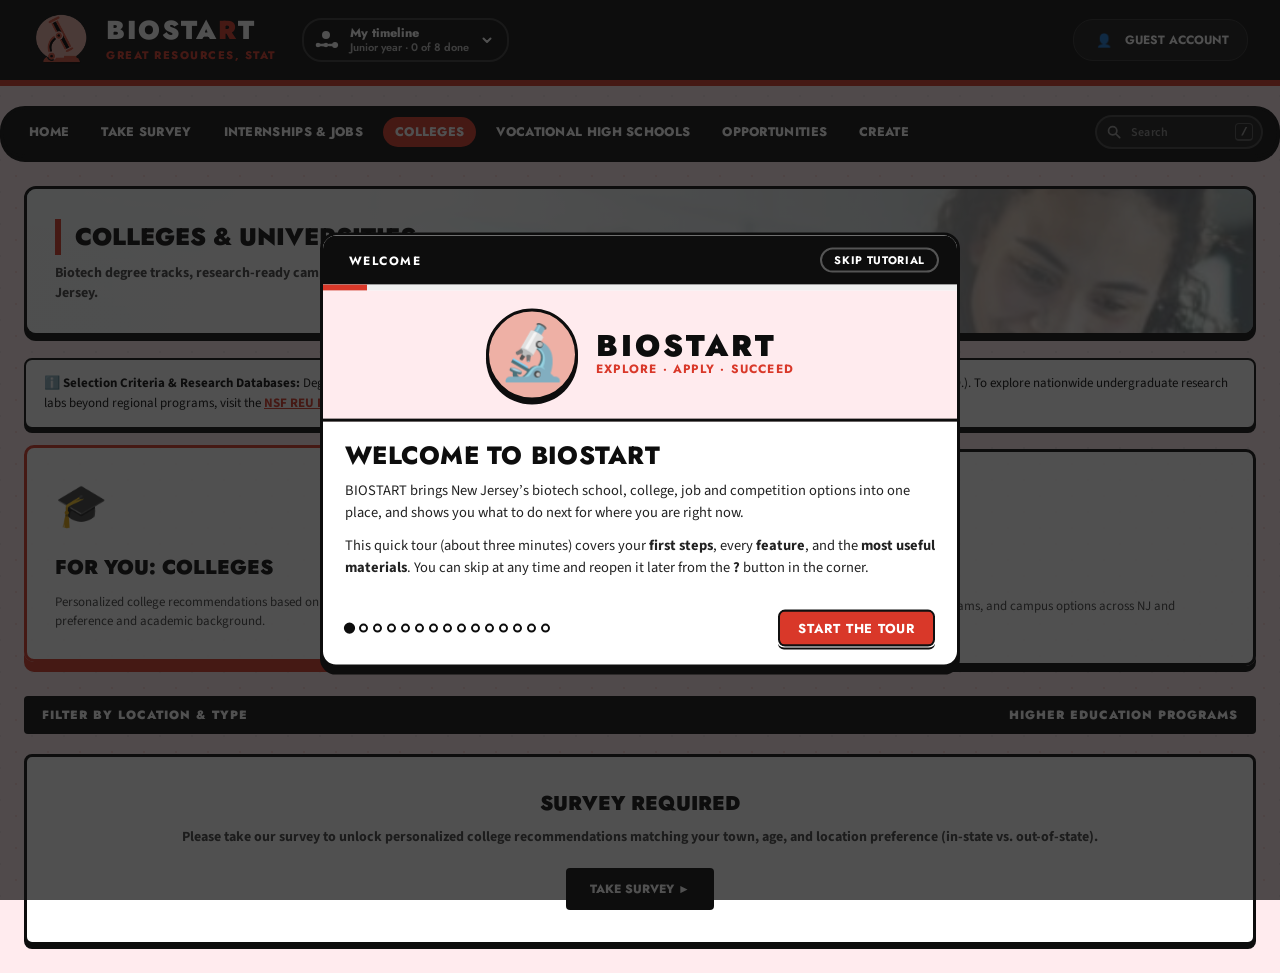
==== commit a16a9ab9: "Update colleges.html" ====
--- a/colleges.html
+++ b/colleges.html
@@ -31,7 +31,6 @@
         <a href="highschools.html" class="nav-btn">Vocational High Schools</a>
         <a href="opportunities.html" class="nav-btn">Opportunities</a>
         <a href="resume.html" class="nav-btn">Create</a>
-        <a href="profile.html" class="nav-btn">Account Profile</a>
     </nav>
 
     <div class="container">
--- a/style.css
+++ b/style.css
@@ -1,3 +1,5 @@
+@import url('https://fonts.googleapis.com/css2?family=Jost:wght@400;500;600;700;800;900&family=Source+Sans+3:wght@400;500;600;700&display=swap');
+
 /* style.css */
 /* ==========================================================================
    BIOSTART CANVA DESIGN SYSTEM (RED #D93829, BLACK #0D0D0D, SOFT PINK/CREAM)
@@ -11,7 +13,10 @@
     --biostart-card-bg: hsl(351, 100%, 96%);
     --biostart-gray-light: rgb(255, 255, 255);
     --biostart-border: #0d0d0d;
-    --biostart-font-main: 'Segoe UI', -apple-system, BlinkMacSystemFont, Roboto, sans-serif;
+    --font-display: 'Jost', 'Century Gothic', 'Avenir Next', 'Futura', sans-serif;
+    --font-body: 'Source Sans 3', 'Segoe UI', -apple-system, BlinkMacSystemFont, Roboto, sans-serif;
+    --font-mono: 'Jost', 'Century Gothic', 'Avenir Next', 'Futura', sans-serif;   /* small labels use the display face */
+    --biostart-font-main: var(--font-body);
 }
 
 * {
@@ -200,7 +205,9 @@
     font-size: 12px;
 }
 
-/* Updated Navigation Bar Container */
+/* ==========================================================================
+   NAVIGATION BAR & SEARCH BAR (INLINE & BALANCED)
+   ========================================================================== */
 nav {
     background-color: var(--biostart-black);
     border: 3px solid var(--biostart-black);
@@ -208,39 +215,154 @@
     display: flex;
     justify-content: space-between;
     align-items: center;
-    flex-wrap: wrap; /* Allows wrapping on narrower screens instead of forcing a scrollbar */
-    overflow-x: visible; /* Removes horizontal scrollbar */
-    white-space: normal;
-    padding: 8px 16px;
+    flex-wrap: nowrap; /* Forces search bar to stay on the same line */
+    gap: 4px 8px;
+    overflow-x: auto;
+    white-space: nowrap;
+    padding: 6px 14px;
     margin: 20px auto 0;
-    max-width: 1280px; /* Expands to match main container width */
+    max-width: 1280px;
     box-shadow: 0 4px 0 var(--biostart-black);
     position: relative;
     z-index: 10;
 }
 
-/* Adjusted Navigation Buttons to fit comfortably */
+/* Scaled-down button sizing */
 nav a.nav-btn {
     background: none;
     border: none;
     color: var(--biostart-white);
-    padding: 8px 12px; /* Reduced padding from 10px 18px */
+    padding: 6px 12px;
     font-weight: 800;
     text-transform: uppercase;
-    font-size: 11.5px;
+    font-size: 12.5px;
     letter-spacing: 0.3px;
     cursor: pointer;
     transition: all 0.2s;
-    border-radius: 25px;
+    border-radius: 20px;
     text-decoration: none;
     display: inline-block;
-    margin: 2px 1px;
+    margin: 0;
+    flex-shrink: 0;
 }
 
 nav a.nav-btn:hover, nav a.nav-btn.active {
     color: var(--biostart-white);
     background-color: var(--biostart-red);
 }
+
+/* Inline search bar (34px height) */
+.nav-search {
+    --search-closed-w: 160px;
+    --search-open-w: min(360px, calc(100vw - 32px));
+    --search-ease: cubic-bezier(0.22, 1, 0.36, 1);
+    position: relative;
+    margin-left: auto;
+    order: 99;
+    flex: 0 0 var(--search-closed-w);
+    width: var(--search-closed-w);
+    height: 34px;
+    z-index: 5;
+    flex-shrink: 0;
+}
+
+#site-search-input {
+    position: absolute;
+    top: 0;
+    right: 0;
+    width: 100%;
+    height: 100%;
+    box-sizing: border-box;
+    background: #1c1c1c;
+    color: var(--biostart-white);
+    border: 2px solid #444;
+    border-radius: 20px;
+    padding: 0 36px 0 32px;
+    font-size: 12px;
+    font-weight: 700;
+    font-family: inherit;
+    letter-spacing: 0.2px;
+    outline: none;
+    box-shadow: 0 0 0 var(--biostart-red);
+    transition: width 0.34s var(--search-ease),
+                background 0.2s ease,
+                border-color 0.2s ease,
+                border-radius 0.34s var(--search-ease),
+                box-shadow 0.2s ease,
+                transform 0.2s ease;
+}
+#site-search-input::placeholder { color: #8a8a8a; font-weight: 600; transition: color 0.2s ease; }
+#site-search-input:hover { border-color: #6a6a6a; }
+#site-search-input:focus {
+    width: var(--search-open-w);
+    background: #000;
+    border-color: var(--biostart-red);
+    border-radius: 10px;
+    box-shadow: 0 3px 0 var(--biostart-red);
+    transform: translateY(-1px);
+}
+#site-search-input:focus::placeholder { color: #666; }
+#site-search-input::-webkit-search-cancel-button { display: none; }
+
+.ns-icon {
+    position: absolute;
+    left: auto;
+    right: calc(var(--search-closed-w) - 24px);
+    top: 50%;
+    width: 14px;
+    height: 14px;
+    margin-top: -7px;
+    color: #9a9a9a;
+    pointer-events: none;
+    z-index: 2;
+    transition: color 0.2s ease, transform 0.34s var(--search-ease), right 0.34s var(--search-ease);
+}
+.nav-search:focus-within .ns-icon { 
+    color: var(--biostart-red); 
+    transform: translateY(-1px); 
+    right: calc(var(--search-open-w) - 24px); 
+}
+
+.ns-kbd, .ns-clear {
+    position: absolute;
+    right: 10px;
+    top: 50%;
+    z-index: 2;
+    transition: opacity 0.15s ease, transform 0.2s ease, background 0.15s ease;
+}
+.ns-kbd {
+    transform: translateY(-50%);
+    min-width: 18px;
+    padding: 1px 5px 2px;
+    text-align: center;
+    font: 800 10px/1.2 var(--biostart-font-main);
+    color: #999;
+    border: 1px solid #555;
+    border-bottom-width: 2px;
+    border-radius: 4px;
+    pointer-events: none;
+}
+.nav-search:focus-within .ns-kbd,
+.nav-search.has-value .ns-kbd { opacity: 0; }
+
+.ns-clear {
+    width: 20px;
+    height: 20px;
+    margin-top: -10px;
+    padding: 0;
+    border: none;
+    border-radius: 50%;
+    background: #2a2a2a;
+    color: #ddd;
+    font: 800 13px/20px var(--biostart-font-main);
+    text-align: center;
+    cursor: pointer;
+    opacity: 0;
+    pointer-events: none;
+    transform: scale(0.7);
+}
+.nav-search.has-value .ns-clear { opacity: 1; pointer-events: auto; transform: scale(1); }
+.ns-clear:hover { background: var(--biostart-red); color: #fff; }
 
 /* --- MAIN CONTAINER & PAGES --- */
 .container {
@@ -1205,6 +1327,9 @@
     box-shadow: 0 5px 0 var(--biostart-black);
 }
 .page-banner::before {
+    background-image: url('images/banner-opportunities.jpg');
+    background-size: cover;
+    background-position: center;
     content: '';
     position: absolute;
     inset: 0;
@@ -1483,3 +1608,378 @@
     .poster-wrap.landscape { width: 10.3in !important; }
     .poster { box-shadow: none !important; break-inside: avoid; page-break-inside: avoid; }
 }
+
+/* ==========================================================================
+   JOURNEY TIMELINE  (tab beside the logo + panel above the nav bar)
+   ========================================================================== */
+.brand-cluster {
+    display: flex;
+    align-items: center;
+    flex-wrap: wrap;
+    gap: 14px 26px;
+}
+
+.tl-tab {
+    display: inline-flex;
+    align-items: center;
+    gap: 10px;
+    padding: 6px 14px 6px 10px;
+    background: transparent;
+    color: var(--biostart-white);
+    border: 2px solid #3a3a3a;
+    border-radius: 20px;
+    font: inherit;
+    text-align: left;
+    cursor: pointer;
+    transition: background 0.2s, border-color 0.2s;
+}
+.tl-tab:hover { border-color: var(--biostart-red); }
+.tl-tab[aria-expanded="true"] { background: var(--biostart-red); border-color: var(--biostart-red); }
+.tl-tab:focus-visible { outline: 2px solid #fff; outline-offset: 3px; }
+.tl-tab-icon { width: 26px; height: 26px; flex-shrink: 0; }
+.tl-tab-text { display: flex; flex-direction: column; line-height: 1.2; }
+.tl-tab-text b { font-size: 12.5px; font-weight: 800; }
+.tl-tab-sub { font-size: 11px; font-weight: 600; color: #bdbdbd; }
+.tl-tab[aria-expanded="true"] .tl-tab-sub { color: #fff; }
+.tl-chev { width: 12px; height: 12px; margin-left: 2px; transition: transform 0.25s; }
+.tl-tab[aria-expanded="true"] .tl-chev { transform: rotate(180deg); }
+
+/* The panel opens by animating its row height, so nothing needs a fixed height */
+.tl-panel {
+    display: grid;
+    grid-template-rows: 0fr;
+    max-width: 1280px;
+    margin: 0 auto;
+    position: relative;
+    z-index: 9;
+    transition: grid-template-rows 0.4s cubic-bezier(0.2, 0.8, 0.2, 1);
+}
+.tl-panel.open { grid-template-rows: 1fr; }
+.tl-clip { overflow: hidden; min-height: 0; visibility: hidden; transition: visibility 0s 0.4s; }
+.tl-panel.open .tl-clip { visibility: visible; transition-delay: 0s; }
+
+.tl-card {
+    margin: 20px 0 6px;
+    background: #fff;
+    border: 3px solid var(--biostart-black);
+    border-radius: 18px;
+    box-shadow: 0 4px 0 var(--biostart-black);
+    overflow: hidden;
+}
+
+/* --- the track --- */
+.tl-trackwrap {
+    background: var(--biostart-bg);
+    border-bottom: 3px solid var(--biostart-black);
+    padding: 12px 18px 8px;
+}
+.tl-trackhead {
+    display: flex;
+    justify-content: space-between;
+    align-items: center;
+    gap: 12px;
+    font-size: 13px;
+    font-weight: 700;
+    color: #444;
+}
+.tl-track {
+    position: relative;
+    display: flex;
+    overflow-x: auto;
+    padding-top: 2px;
+    scrollbar-width: thin;
+}
+.tl-col {
+    flex: 1 0 112px;
+    display: flex;
+    flex-direction: column;
+    align-items: center;
+    padding: 0 4px 10px;
+    background: none;
+    border: 0;
+    font: inherit;
+    color: var(--biostart-black);
+    cursor: pointer;
+}
+.tl-col:focus-visible { outline: 3px solid var(--biostart-black); outline-offset: -3px; border-radius: 12px; }
+
+.tl-slot { width: 100%; height: 88px; display: flex; align-items: flex-end; justify-content: center; }
+.tl-marker { display: flex; flex-direction: column; align-items: center; gap: 4px; will-change: transform; }
+.tl-marker::after { content: ""; width: 3px; height: 8px; background: var(--biostart-black); }
+.tl-flag {
+    max-width: 150px;
+    padding: 3px 11px;
+    background: var(--biostart-black);
+    color: #fff;
+    font-size: 12px;
+    font-weight: 800;
+    border-radius: 12px;
+    white-space: nowrap;
+    overflow: hidden;
+    text-overflow: ellipsis;
+}
+.tl-avatar {
+    width: 46px;
+    height: 46px;
+    display: flex;
+    align-items: center;
+    justify-content: center;
+    background: #eee;
+    border: 3px solid var(--biostart-red);
+    border-radius: 50%;
+    box-shadow: 0 3px 0 var(--biostart-black);
+    font-size: 23px;
+    line-height: 1;
+}
+
+.tl-rail { position: relative; width: 100%; height: 38px; display: flex; align-items: center; justify-content: center; }
+.tl-rail::before, .tl-rail::after {
+    content: "";
+    position: absolute;
+    top: 50%;
+    width: 50%;
+    height: 4px;
+    margin-top: -2px;
+    background: repeating-linear-gradient(90deg, var(--biostart-black) 0 7px, transparent 7px 13px);
+}
+.tl-rail::before { left: 0; }
+.tl-rail::after { right: 0; }
+.tl-rail.l-on::before, .tl-rail.r-on::after { background: var(--biostart-red); }
+.tl-rail.first::before, .tl-rail.last::after { display: none; }
+
+.tl-dot {
+    position: relative;
+    z-index: 1;
+    width: 24px;
+    height: 24px;
+    background: #fff;
+    border: 3px solid var(--biostart-black);
+    border-radius: 50%;
+    transition: transform 0.15s;
+}
+.tl-col:hover .tl-dot { transform: scale(1.12); }
+.tl-col.past .tl-dot {
+    background: var(--biostart-red) url("data:image/svg+xml,%3Csvg xmlns='http://www.w3.org/2000/svg' viewBox='0 0 12 12'%3E%3Cpath d='M2.5 6.4l2.3 2.3 4.7-5' fill='none' stroke='white' stroke-width='2' stroke-linecap='round' stroke-linejoin='round'/%3E%3C/svg%3E") center / 12px no-repeat;
+}
+.tl-col.now .tl-dot { width: 32px; height: 32px; background: var(--biostart-red); box-shadow: 0 0 0 6px #EEB0A5; }
+.tl-col.now .tl-dot::after { content: ""; position: absolute; inset: 7px; background: #fff; border-radius: 50%; }
+
+.tl-name { margin-top: 8px; font-size: 14px; font-weight: 800; }
+.tl-span { font-size: 12px; font-weight: 600; color: #555; }
+.tl-col.is-view .tl-name { text-decoration: underline 3px var(--biostart-red); text-underline-offset: 4px; }
+
+/* --- body --- */
+.tl-body { display: grid; grid-template-columns: 300px 1fr; }
+.tl-side { padding: 22px; border-right: 3px solid var(--biostart-black); }
+.tl-title { font-size: 30px; font-weight: 900; line-height: 1.05; letter-spacing: -0.5px; }
+.tl-sub { margin-top: 5px; font-size: 13px; font-weight: 700; color: var(--biostart-red); }
+.tl-basis { margin-top: 14px; font-size: 12.5px; line-height: 1.5; color: #444; }
+.tl-goal { margin-top: 12px; font-size: 14px; font-weight: 600; line-height: 1.5; }
+.tl-meter { height: 14px; margin-top: 18px; background: #fff; border: 2px solid var(--biostart-black); border-radius: 8px; overflow: hidden; }
+.tl-meter i { display: block; height: 100%; background: var(--biostart-red); transition: width 0.5s; }
+.tl-meter-label { margin-top: 6px; font-size: 12px; font-weight: 800; }
+.tl-resumebox { margin-top: 16px; padding: 10px 12px; background: var(--biostart-bg); border: 2px solid var(--biostart-black); border-radius: 10px; font-size: 12.5px; line-height: 1.5; }
+.tl-actions { display: flex; flex-wrap: wrap; gap: 8px; margin-top: 16px; }
+.tl-actions .btn-action { display: inline-block; padding: 8px 12px; font-size: 11px; text-decoration: none; }
+.tl-actions .tl-alt { background: #333; }
+
+.tl-main { min-width: 0; padding: 20px 22px 22px; }
+.tl-banner {
+    display: flex; justify-content: space-between; align-items: center; gap: 12px; flex-wrap: wrap;
+    margin-bottom: 16px; padding: 9px 14px;
+    background: var(--biostart-black); color: #fff; border-radius: 10px;
+    font-size: 13px; font-weight: 600;
+}
+.tl-banner .tl-linkbtn { color: #fff; }
+.tl-linkbtn { padding: 0; background: none; border: 0; color: var(--biostart-red); font: inherit; font-weight: 800; text-decoration: underline; text-underline-offset: 3px; cursor: pointer; text-align: left; }
+.tl-linkbtn.dark { color: var(--biostart-black); }
+.tl-linkbtn:hover { color: var(--biostart-red); }
+.tl-banner .tl-linkbtn:hover { color: #EEB0A5; }
+.tl-linkbtn:focus-visible, .tl-go:focus-visible, .tl-check:focus-visible { outline: 3px solid var(--biostart-black); outline-offset: 2px; }
+
+.tl-group + .tl-group { margin-top: 20px; }
+.tl-group h4 { display: flex; align-items: center; gap: 8px; margin-bottom: 8px; font-size: 15px; font-weight: 900; }
+.tl-count { padding: 1px 8px; background: var(--biostart-black); color: #fff; border-radius: 10px; font-size: 11px; font-weight: 800; }
+.tl-list { display: grid; gap: 10px; list-style: none; }
+.tl-alldone { margin-bottom: 14px; padding: 12px 14px; background: var(--biostart-bg); border: 2px solid var(--biostart-black); border-radius: 10px; font-size: 13.5px; font-weight: 700; }
+
+.tl-task { display: grid; grid-template-columns: 24px 1fr; gap: 12px; padding: 12px 14px; background: #fff; border: 2px solid var(--biostart-black); border-radius: 10px; }
+.tl-task.is-doing { background: #FFF4F1; }
+.tl-task.is-done { padding: 8px 14px; background: #fafafa; border-color: #a8a8a8; }
+.tl-task.is-done strong { color: #555; font-weight: 700; }
+.tl-task-head { display: flex; flex-wrap: wrap; align-items: baseline; gap: 2px 12px; }
+.tl-task-head strong { font-size: 14.5px; font-weight: 800; }
+.tl-when { font-size: 12px; font-weight: 600; color: #666; }
+.tl-task p { max-width: 68ch; margin-top: 4px; font-size: 13px; line-height: 1.55; color: #333; }
+.tl-foot { display: flex; flex-wrap: wrap; align-items: center; gap: 4px 14px; margin-top: 8px; font-size: 12px; }
+.tl-task.is-done .tl-foot { margin-top: 2px; }
+.tl-src { font-weight: 600; color: #777; }
+.tl-go { color: var(--biostart-red); font-weight: 800; text-decoration: none; }
+.tl-go:hover { text-decoration: underline; text-underline-offset: 3px; }
+
+/* status marks: filled = done, half = in progress, empty = not started */
+.tl-state, .tl-check { width: 24px; height: 24px; margin-top: 1px; border: 2px solid var(--biostart-black); border-radius: 50%; background: #fff; flex-shrink: 0; }
+.tl-state.s-doing { background: conic-gradient(var(--biostart-red) 0 50%, #fff 0); }
+.tl-state.s-done, .tl-check.on {
+    background: var(--biostart-red) url("data:image/svg+xml,%3Csvg xmlns='http://www.w3.org/2000/svg' viewBox='0 0 12 12'%3E%3Cpath d='M2.5 6.4l2.3 2.3 4.7-5' fill='none' stroke='white' stroke-width='2' stroke-linecap='round' stroke-linejoin='round'/%3E%3C/svg%3E") center / 13px no-repeat;
+}
+.tl-check { padding: 0; cursor: pointer; transition: box-shadow 0.15s; }
+.tl-check:hover { box-shadow: 0 0 0 4px #EEB0A5; }
+
+/* --- catch-up and coming-up --- */
+.tl-more { display: grid; grid-template-columns: 1fr 1fr; border-top: 3px solid var(--biostart-black); background: var(--biostart-bg); }
+.tl-box { padding: 18px 22px; font-size: 13px; line-height: 1.55; }
+.tl-box + .tl-box { border-left: 3px solid var(--biostart-black); }
+.tl-box h4 { margin-bottom: 6px; font-size: 15px; font-weight: 900; }
+.tl-box ul { display: grid; gap: 6px; margin: 8px 0; list-style: none; }
+
+@media (max-width: 900px) {
+    .tl-body { grid-template-columns: 1fr; }
+    .tl-side { border-right: 0; border-bottom: 3px solid var(--biostart-black); }
+    .tl-more { grid-template-columns: 1fr; }
+    .tl-box + .tl-box { border-left: 0; border-top: 3px solid var(--biostart-black); }
+    .tl-col { flex: 0 0 120px; }
+    .tl-trackhead span { display: none; }
+    .tl-trackhead { justify-content: flex-end; }
+}
+
+@media (prefers-reduced-motion: reduce) {
+    .tl-panel, .tl-clip, .tl-chev, .tl-meter i, .tl-dot { transition: none !important; }
+}
+
+@media print { .tl-panel, .tl-tab { display: none !important; } }
+
+/* Account pill doubles as the Account Profile entry now that the nav tab is gone */
+.user-pill.active { background: var(--biostart-red); border-color: var(--biostart-red); }
+.user-pill .save-badge { margin-left: 2px; background: #fff; color: var(--biostart-red); }
+
+
+/* ==========================================================================
+   TYPOGRAPHY (fonts only; no sizes, weights, spacing or colors changed)
+   Jost (geometric, in the spirit of the logo lettering) -> headings, nav, buttons, small labels
+   Source Sans 3 (humanist, built for scientific reading)  -> body text
+   The resume templates keep their own fonts (Georgia / Arial) on purpose.
+   ========================================================================== */
+button, input, select, textarea { font-family: inherit; }
+
+h1, h2, h3, h4,
+.hero-title, .hero-tagline, .splash-title, .splash-sub,
+.brand-title h1, .choice-card-title, .card-title, .template-title,
+.county-list li, nav a.nav-btn, .user-pill,
+.btn-action, .btn-action-sm, .splash-btn, .arrow-btn, .back-link,
+.hub-title, .hub-go, .tl-title, .tl-name, .tl-group h4, .tl-box h4, .tl-tab,
+.tip-body strong, .sr-name, .pb-text h2,
+.poster .pp-title, .poster .pp-sec h3, .poster .pp-step h4 {
+    font-family: var(--font-display);
+}
+
+.brand-title p, .card-tag, .filter-header-bar, .template-badge,
+.form-label, .form-section-title, .toggle-label, label,
+.hub-sub, .hub-chip, .hub-badge, .save-badge, .sr-type, .ns-kbd,
+.tl-when, .tl-src, .tl-span, .tl-count, .tl-flag, .tl-tab-sub, .tl-meter-label, .sr-did, .tip-name {
+    font-family: var(--font-mono);
+}
+/* ==========================================================================
+   ACCOUNT MENU  (header pill: avatar + name + town, opens saved items)
+   Link after style.css. Every color has a fallback, so it still looks right
+   if a variable is missing.
+   ========================================================================== */
+
+/* The header has to sit above the nav bar and the timeline panel so the menu can overlap them */
+header { z-index: 20; }
+
+.acct { position: relative; }
+
+/* ---------- the pill itself ---------- */
+.user-pill .acct-chev { order: 5; width: 11px; height: 11px; margin-left: 2px; flex-shrink: 0; transition: transform 0.25s cubic-bezier(0.22, 1, 0.36, 1); }
+.user-pill .save-badge { order: 4; }
+.user-pill[aria-expanded="true"] { background: var(--biostart-red, #D93829); border-color: var(--biostart-red, #D93829); }
+.user-pill[aria-expanded="true"] .acct-chev { transform: rotate(180deg); }
+.user-pill[aria-expanded="true"] .save-badge { background: #fff; color: var(--biostart-red, #D93829); }
+.user-pill:focus-visible { outline: 2px solid #fff; outline-offset: 3px; }
+.user-pill.active { background: var(--biostart-red, #D93829); border-color: var(--biostart-red, #D93829); }
+.user-pill.nav-spotlight { position: relative; z-index: 2; animation: navSpotlight 1.2s ease-in-out infinite; }
+
+/* ---------- the panel ---------- */
+.acct-menu {
+    position: absolute;
+    top: calc(100% + 12px);
+    left: 0;
+    z-index: 50;
+    width: min(400px, calc(100vw - 16px));
+    overflow: hidden;
+    background: #fff;
+    color: var(--biostart-black, #0d0d0d);
+    border: 3px solid var(--biostart-black, #0d0d0d);
+    border-radius: 16px;
+    box-shadow: 0 4px 0 var(--biostart-black, #0d0d0d);
+    text-align: left;
+    text-transform: none;
+    letter-spacing: normal;
+    font-weight: 400;
+    opacity: 0;
+    visibility: hidden;
+    transform: translateY(-6px);
+    transform-origin: top right;
+    transition: opacity 0.16s ease, transform 0.24s cubic-bezier(0.22, 1, 0.36, 1), visibility 0s linear 0.24s;
+}
+.acct-menu.open { opacity: 1; visibility: visible; transform: none; transition: opacity 0.16s ease, transform 0.24s cubic-bezier(0.22, 1, 0.36, 1), visibility 0s; }
+
+/* who you are */
+.acct-me { display: grid; grid-template-columns: 58px minmax(0, 1fr); gap: 14px; align-items: center; padding: 16px 18px; background: var(--biostart-bg, #fdecec); border-bottom: 3px solid var(--biostart-black, #0d0d0d); }
+.acct-avatar { width: 58px; height: 58px; display: flex; align-items: center; justify-content: center; background: #eee; border: 3px solid var(--biostart-red, #D93829); border-radius: 50%; box-shadow: 0 3px 0 var(--biostart-black, #0d0d0d); font-size: 28px; line-height: 1; }
+.acct-name { font-family: var(--font-display, inherit); font-size: 24px; font-weight: 800; line-height: 1.05; overflow-wrap: anywhere; }
+.acct-line { margin-top: 3px; font-family: var(--font-mono, inherit); font-size: 11px; line-height: 1.45; color: #555; overflow-wrap: anywhere; }
+.acct-edit { display: inline-block; margin-top: 6px; font-size: 12.5px; font-weight: 700; color: var(--biostart-red, #D93829); text-decoration: none; }
+.acct-edit:hover { text-decoration: underline; text-underline-offset: 3px; }
+
+/* what you saved */
+.acct-listhead { display: flex; align-items: center; justify-content: space-between; padding: 12px 18px 4px; font-family: var(--font-display, inherit); font-size: 15px; font-weight: 800; }
+.acct-total { padding: 0 9px; background: var(--biostart-black, #0d0d0d); color: #fff; border-radius: 10px; font-family: var(--font-mono, inherit); font-size: 11px; font-weight: 600; line-height: 19px; }
+.acct-list { max-height: min(42vh, 340px); overflow-y: auto; padding-bottom: 6px; scrollbar-width: thin; }
+.acct-group h5 { display: flex; justify-content: space-between; margin: 0; padding: 10px 18px 4px; font-family: var(--font-mono, inherit); font-size: 10.5px; font-weight: 600; letter-spacing: 0.1em; text-transform: uppercase; color: #777; }
+
+.acct-row { display: grid; grid-template-columns: minmax(0, 1fr) auto; align-items: center; border-left: 4px solid transparent; transition: background 0.12s ease, border-color 0.12s ease; }
+.acct-row:hover, .acct-row:focus-within { background: var(--biostart-bg, #fdecec); border-left-color: var(--biostart-red, #D93829); }
+.acct-main { display: flex; align-items: center; gap: 11px; min-width: 0; padding: 8px 6px 8px 14px; color: inherit; text-decoration: none; }
+.acct-main:focus-visible, .acct-site:focus-visible, .acct-edit:focus-visible { outline: 3px solid var(--biostart-black, #0d0d0d); outline-offset: -3px; border-radius: 6px; }
+.acct-main .card-logo { flex: 0 0 40px; }
+.acct-row:hover .card-logo { transform: none; }
+.acct-text { min-width: 0; }
+.acct-title { display: -webkit-box; -webkit-line-clamp: 2; -webkit-box-orient: vertical; overflow: hidden; font-size: 13.5px; font-weight: 700; line-height: 1.25; }
+.acct-row:hover .acct-title { color: var(--biostart-red, #D93829); }
+.acct-meta { display: flex; flex-wrap: wrap; align-items: center; gap: 4px 8px; margin-top: 4px; font-family: var(--font-mono, inherit); font-size: 10.5px; color: #666; }
+.acct-chip { padding: 0 7px; border: 1.5px solid var(--biostart-black, #0d0d0d); border-radius: 9px; font-size: 10px; font-weight: 600; letter-spacing: 0.04em; text-transform: uppercase; line-height: 15px; background: #fff; color: var(--biostart-black, #0d0d0d); }
+.acct-chip.s-Applying { background: #F6D5CE; }
+.acct-chip.s-Applied { background: var(--biostart-black, #0d0d0d); color: #fff; }
+.acct-chip.s-Accepted { background: var(--biostart-red, #D93829); border-color: var(--biostart-red, #D93829); color: #fff; }
+.acct-place { white-space: nowrap; overflow: hidden; text-overflow: ellipsis; max-width: 150px; }
+.acct-site { padding: 10px 16px 10px 6px; font-size: 11.5px; font-weight: 700; color: var(--biostart-red, #D93829); text-decoration: none; white-space: nowrap; }
+.acct-site:hover { text-decoration: underline; text-underline-offset: 3px; }
+.acct-empty { margin: 0; padding: 14px 18px 18px; font-size: 13px; line-height: 1.55; color: #444; }
+
+.acct-foot { display: flex; flex-wrap: wrap; gap: 8px; padding: 12px 18px; background: var(--biostart-bg, #fdecec); border-top: 3px solid var(--biostart-black, #0d0d0d); }
+.acct-foot .btn-action { display: inline-block; padding: 8px 13px; font-size: 11px; text-decoration: none; }
+.acct-foot .acct-alt { background: #333; }
+.acct-foot .acct-alt:hover { background: var(--biostart-red, #D93829); }
+
+@media (max-width: 520px) { .acct-place { display: none; } .acct-me { grid-template-columns: 48px minmax(0, 1fr); } .acct-avatar { width: 48px; height: 48px; font-size: 24px; } }
+@media (prefers-reduced-motion: reduce) { .acct-menu, .acct-menu.open, .user-pill .acct-chev, .acct-row { transition: none !important; } .user-pill.nav-spotlight { animation: none !important; } }
+@media print { .acct-menu { display: none !important; } }
+
+/* ==========================================================================
+   SAVED OPPORTUNITIES: click a saved card to open it on its page
+   ========================================================================== */
+.saved-card[data-href] { cursor: pointer; }
+.saved-card[data-href]:focus-visible { outline: 3px solid var(--biostart-red); outline-offset: 2px; }
+.saved-card select, .saved-card label { cursor: auto; }
+.saved-open { margin-top: 8px; font-size: 11px; font-weight: 900; text-transform: uppercase; letter-spacing: 0.04em; color: var(--biostart-red); }
+.saved-card:hover .saved-open { text-decoration: underline; }
+
+/* The card you arrived at from My Saved Opportunities */
+.card-spotlight { animation: cardSpotlight 2.8s ease-out; position: relative; z-index: 1; }
+@keyframes cardSpotlight {
+    0%, 55% { box-shadow: 0 0 0 5px var(--biostart-red), 0 4px 0 var(--biostart-black); transform: scale(1.02); }
+    100%    { box-shadow: 0 0 0 0 rgba(217, 56, 41, 0); transform: scale(1); }
+}
+@media (prefers-reduced-motion: reduce) { .card-spotlight { animation: none !important; outline: 4px solid var(--biostart-red); } }
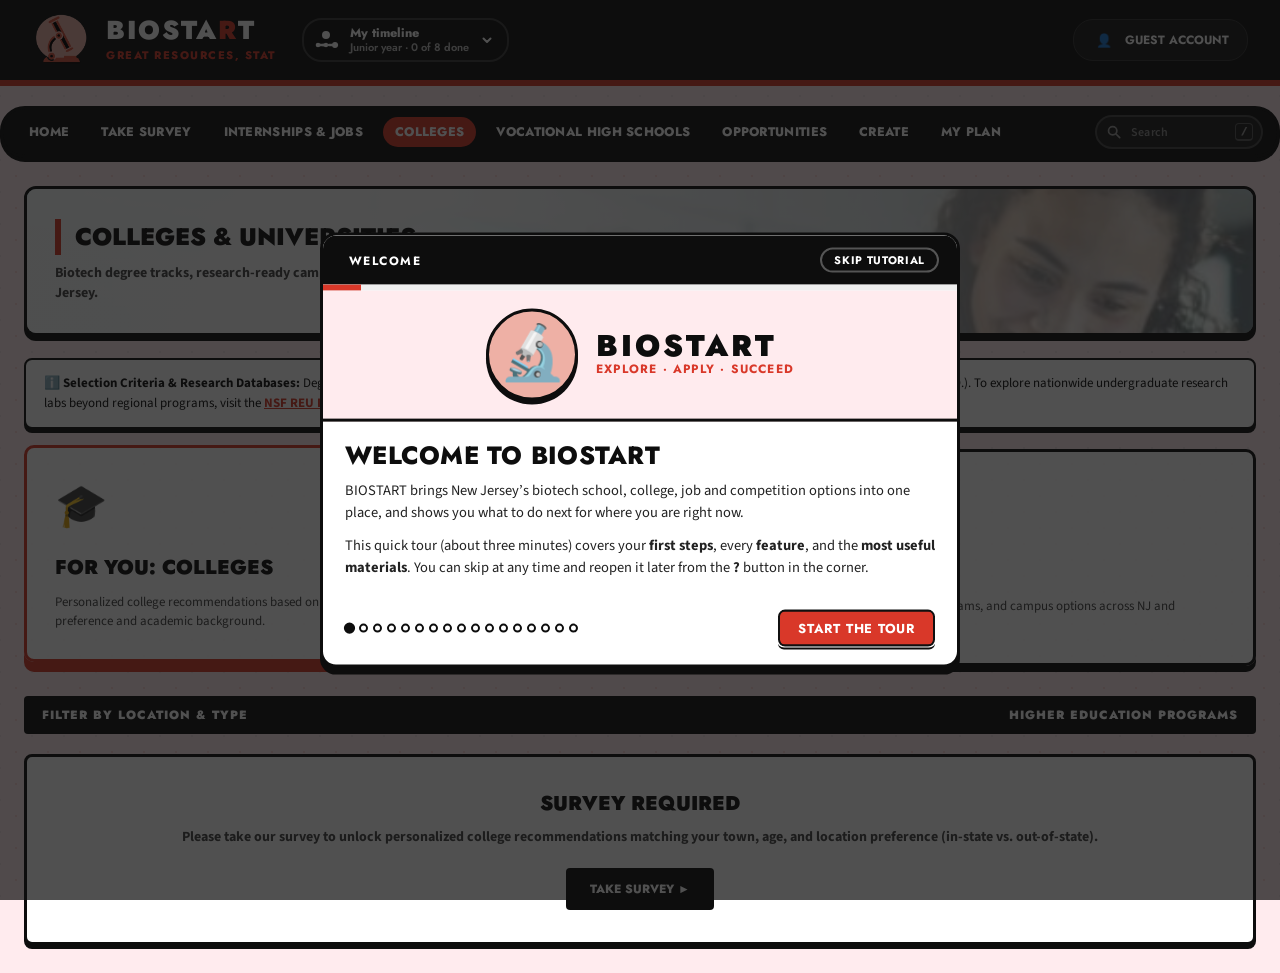
==== commit 70d697f6: "Update colleges.html" ====
--- a/colleges.html
+++ b/colleges.html
@@ -31,6 +31,7 @@
         <a href="highschools.html" class="nav-btn">Vocational High Schools</a>
         <a href="opportunities.html" class="nav-btn">Opportunities</a>
         <a href="resume.html" class="nav-btn">Create</a>
+        <a href="plan.html" class="nav-btn">My Plan</a>
     </nav>
 
     <div class="container">
--- a/style.css
+++ b/style.css
@@ -1983,3 +1983,90 @@
     100%    { box-shadow: 0 0 0 0 rgba(217, 56, 41, 0); transform: scale(1); }
 }
 @media (prefers-reduced-motion: reduce) { .card-spotlight { animation: none !important; outline: 4px solid var(--biostart-red); } }
+
+/* ==========================================================================
+   COMPARE SAVED SCHOOLS
+   ========================================================================== */
+.compare-bar { grid-column: 1 / -1; display: flex; align-items: center; justify-content: space-between; gap: 12px; flex-wrap: wrap;
+    background: #fff8e1; border: 2px solid var(--biostart-black); border-radius: 8px; padding: 12px 14px; box-shadow: 0 3px 0 var(--biostart-black); font-size: 12px; }
+.compare-bar strong { display: block; font-size: 13px; text-transform: uppercase; font-weight: 900; }
+.compare-bar span { display: block; font-weight: 700; color: #444; margin-top: 2px; }
+.compare-bar .btn-action[disabled] { opacity: 0.45; cursor: not-allowed; }
+.compare-pick { display: inline-flex; align-items: center; gap: 6px; margin: 8px 0 2px; font-size: 11px; font-weight: 900; text-transform: uppercase; cursor: pointer; }
+.compare-pick input { width: 16px; height: 16px; accent-color: var(--biostart-red); cursor: pointer; }
+.compare-pick input:disabled { cursor: not-allowed; }
+.compare-card { max-width: 960px; }
+.compare-title { font-size: 20px; text-transform: uppercase; font-weight: 900; margin: 0 28px 14px 0; }
+.compare-scroll { overflow-x: auto; }
+.compare-table { border-collapse: collapse; width: 100%; min-width: 560px; font-size: 13px; }
+.compare-table th, .compare-table td { border: 2px solid var(--biostart-black); padding: 10px 12px; text-align: left; vertical-align: top; line-height: 1.45; }
+.compare-table thead th { background: var(--biostart-black); color: #fff; }
+.compare-table tbody th { background: #f4f4f4; text-transform: uppercase; font-size: 11px; font-weight: 900; width: 130px; position: sticky; left: 0; }
+.compare-school { display: flex; align-items: center; gap: 8px; font-size: 13px; }
+.compare-na { color: #888; font-style: italic; }
+.compare-link { display: inline-block; margin-top: 6px; font-size: 12px; font-weight: 800; color: var(--biostart-red); }
+.compare-note { margin-top: 12px; font-size: 12px; color: #555; font-weight: 700; }
+
+/* ==========================================================================
+   PRINTABLE "MY PLAN" PAGE
+   ========================================================================== */
+.plan-toolbar { display: flex; align-items: center; justify-content: space-between; gap: 14px; flex-wrap: wrap; max-width: 8.5in; margin: 0 auto 16px;
+    background: #fff8e1; border: 2px solid var(--biostart-black); border-radius: 8px; padding: 12px 16px; box-shadow: 0 3px 0 var(--biostart-black); }
+.plan-toolbar b { display: block; font-size: 14px; text-transform: uppercase; font-weight: 900; }
+.plan-toolbar span { display: block; font-size: 12px; font-weight: 700; color: #444; margin-top: 2px; }
+.plan-toolbar-actions { display: flex; gap: 8px; flex-wrap: wrap; }
+.plan-notice { max-width: 8.5in; margin: 0 auto 16px; background: #fff; border: 2px solid var(--biostart-red); border-radius: 8px; padding: 10px 14px; font-size: 13px; font-weight: 700; }
+.plan-notice a { color: var(--biostart-red); }
+
+.plan-sheet { max-width: 8.5in; margin: 0 auto 40px; background: #fff; border: 3px solid var(--biostart-black); border-radius: 8px; box-shadow: 0 4px 0 var(--biostart-black); padding: 28px 32px; color: var(--biostart-black); page: plan; }
+.plan-head { display: flex; align-items: center; gap: 16px; border-bottom: 3px solid var(--biostart-black); padding-bottom: 14px; margin-bottom: 14px; }
+.plan-logo { width: 64px; height: 64px; object-fit: contain; }
+.plan-title { font-size: 26px; font-weight: 900; text-transform: uppercase; letter-spacing: 0.02em; line-height: 1.1; }
+.plan-for { font-size: 13px; color: #444; margin-top: 4px; }
+.plan-facts { display: grid; grid-template-columns: repeat(auto-fit, minmax(120px, 1fr)); gap: 8px; margin-bottom: 6px; }
+.plan-fact { border: 2px solid var(--biostart-black); border-radius: 6px; padding: 6px 9px; background: #fafafa; }
+.plan-fact span { display: block; font-size: 9px; font-weight: 900; text-transform: uppercase; color: #666; letter-spacing: 0.05em; }
+.plan-fact b { font-size: 13px; }
+.plan-sec { margin-top: 18px; }
+.plan-h { font-size: 13px; font-weight: 900; text-transform: uppercase; letter-spacing: 0.05em; color: #fff; background: var(--biostart-black); display: inline-block; padding: 3px 10px; border-radius: 3px; margin-bottom: 8px; }
+.plan-sub { font-size: 12px; font-weight: 900; text-transform: uppercase; margin: 12px 0 5px; border-bottom: 2px solid var(--biostart-red); padding-bottom: 2px; }
+.plan-stage { font-size: 16px; }
+.plan-stage span { color: #555; font-size: 13px; }
+.plan-goal { font-size: 13px; line-height: 1.45; margin: 4px 0 8px; }
+.plan-meter { height: 10px; border: 2px solid var(--biostart-black); border-radius: 6px; background: #eee; overflow: hidden; }
+.plan-meter i { display: block; height: 100%; background: var(--biostart-red); }
+.plan-small { font-size: 12px; color: #444; margin: 5px 0 0; line-height: 1.4; }
+.plan-warn { color: #8a1c10; font-weight: 700; }
+.plan-list { list-style: none; margin: 0; padding: 0; }
+.plan-list li { display: flex; gap: 9px; align-items: flex-start; font-size: 13px; padding: 5px 0; border-bottom: 1px dotted #bbb; line-height: 1.35; }
+.plan-list.tight li { padding: 3px 0; }
+.plan-box { flex: 0 0 14px; height: 14px; border: 2px solid var(--biostart-black); border-radius: 3px; margin-top: 2px; }
+.plan-tag { font-style: normal; font-size: 10px; font-weight: 900; text-transform: uppercase; background: #fff8e1; border: 1px solid var(--biostart-black); border-radius: 3px; padding: 0 5px; margin-left: 4px; }
+.plan-table { width: 100%; border-collapse: collapse; font-size: 12px; margin-bottom: 4px; }
+.plan-table th { text-align: left; font-size: 10px; text-transform: uppercase; letter-spacing: 0.05em; background: #f0f0f0; border: 1.5px solid var(--biostart-black); padding: 4px 7px; }
+.plan-table td { border: 1.5px solid var(--biostart-black); padding: 5px 7px; vertical-align: top; line-height: 1.35; }
+.plan-table tr { break-inside: avoid; page-break-inside: avoid; }
+.plan-table th:nth-child(1) { width: 34%; } .plan-table th:nth-child(3) { width: 84px; } .plan-table th:nth-child(4) { width: 96px; }
+.plan-url { font-size: 10px; color: #666; word-break: break-all; }
+.plan-deadline { min-width: 90px; }
+.plan-status { display: inline-block; font-size: 10px; font-weight: 900; text-transform: uppercase; border: 1.5px solid var(--biostart-black); border-radius: 10px; padding: 1px 8px; background: #fff; }
+.plan-status.s-applying { background: #fff8e1; }
+.plan-status.s-applied { background: #e3f2fd; }
+.plan-status.s-accepted { background: #e6f6e6; }
+.plan-line { border-bottom: 1.5px solid #888; height: 26px; }
+.plan-notes { break-inside: avoid; page-break-inside: avoid; }
+.plan-foot { margin-top: 16px; padding-top: 8px; border-top: 2px solid var(--biostart-black); font-size: 10px; color: #555; }
+
+@page plan { size: letter; margin: 0.5in; }
+@media print {
+    body.plan-page, body.plan-page .container { background: #fff !important; }
+    body.plan-page .container { margin: 0 !important; padding: 0 !important; max-width: none !important; min-height: 0 !important; }
+    body.plan-page .plan-toolbar, body.plan-page .plan-notice, body.plan-page .page-banner, body.plan-page .tl-tab, body.plan-page #tl-panel,
+    body.plan-page .bt-launch, body.plan-page .bt-root, body.plan-page .bm-toasts, body.plan-page .bm-confetti { display: none !important; }
+    body.plan-page .plan-sheet { border: none !important; box-shadow: none !important; border-radius: 0 !important; padding: 0 !important; max-width: none !important; margin: 0 !important; }
+    body.plan-page .plan-sheet * { -webkit-print-color-adjust: exact; print-color-adjust: exact; }
+    body.plan-page .plan-sheet a { color: inherit; text-decoration: none; }
+    body.plan-page .plan-title { font-size: 22px; }
+    body.plan-page .plan-sec { margin-top: 12px; }
+    body.plan-page .plan-line { height: 22px; }
+}
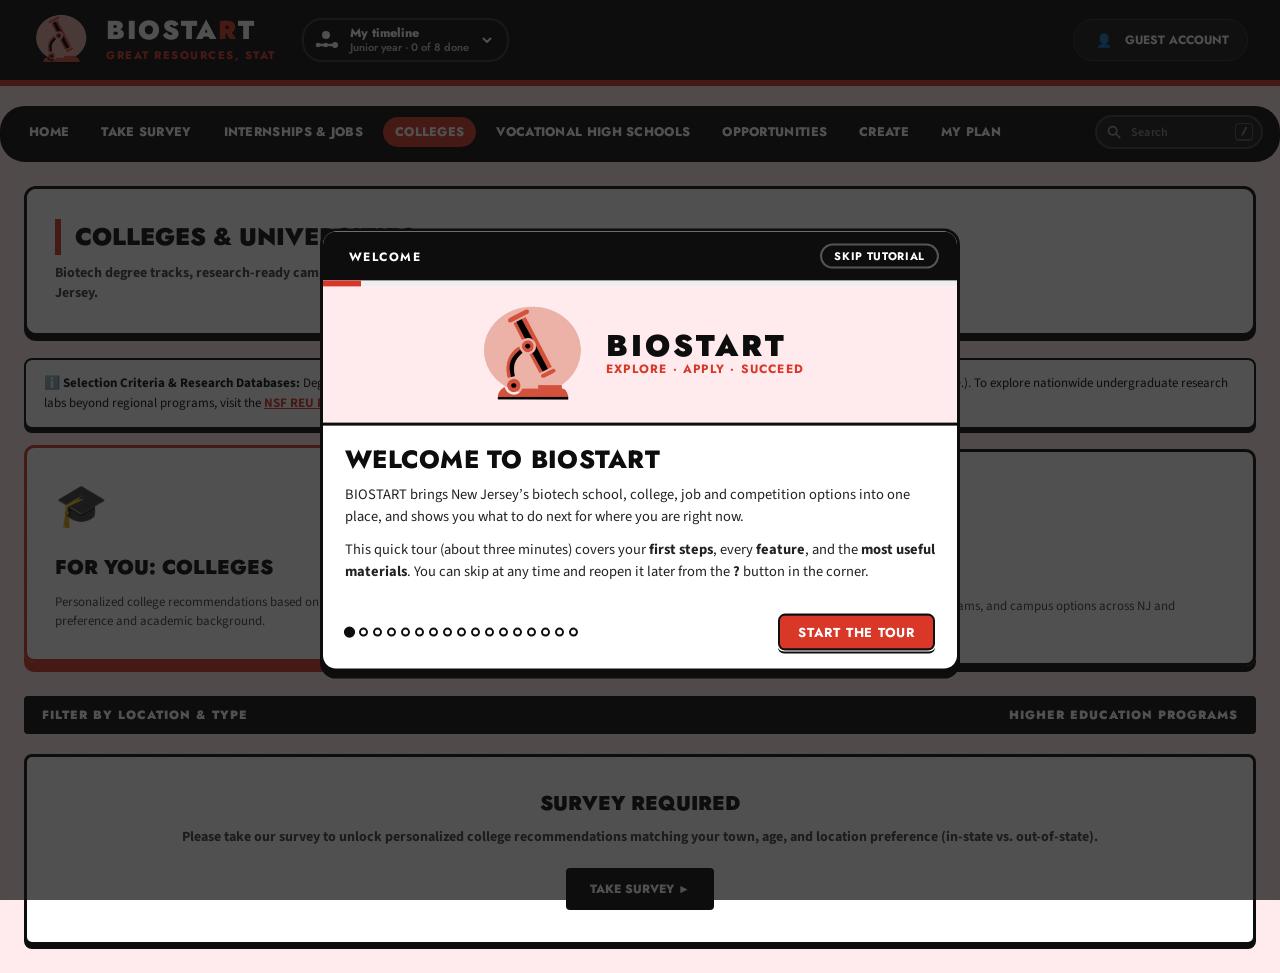
==== commit d1eb8fe1: "Update colleges.html" ====
--- a/colleges.html
+++ b/colleges.html
@@ -30,7 +30,7 @@
         <a href="colleges.html" class="nav-btn active">Colleges</a>
         <a href="highschools.html" class="nav-btn">Vocational High Schools</a>
         <a href="opportunities.html" class="nav-btn">Opportunities</a>
-        <a href="resume.html" class="nav-btn">Create</a>
+        <a href="create.html" class="nav-btn">Create</a>
         <a href="plan.html" class="nav-btn">My Plan</a>
     </nav>
 
--- a/style.css
+++ b/style.css
@@ -1344,10 +1344,10 @@
     z-index: -1;
     background: linear-gradient(90deg, rgba(255, 255, 255, 0.94) 30%, rgba(255, 255, 255, 0) 80%);
 }
-.banner-colleges      { --banner-photo: url('images/banner-colleges.jpg'); }
+.banner-colleges      { --banner-photo: url('images/banner-colleges.jpg'); --banner-pos: 75% 45%; }
+.banner-opportunities { --banner-photo: url('images/banner-opportunities.jpg'); --banner-pos: 50% 50%; }
 .banner-highschools   { --banner-photo: url('images/banner-highschools.jpg'); --banner-pos: 14%; }
 .banner-jobs          { --banner-photo: url('images/banner-jobs.jpg'); --banner-pos: 20%; }
-.banner-opportunities { --banner-photo: url('images/banner-opportunities.jpg'); }
 
 .pb-scene { position: absolute; top: 0; right: 10px; bottom: 0; width: 58%; z-index: -1; display: flex; align-items: flex-end; justify-content: flex-end; }
 .pb-scene svg { width: 100%; height: 100%; padding: 12px 0 0; box-sizing: border-box; }
@@ -2010,7 +2010,7 @@
 /* ==========================================================================
    PRINTABLE "MY PLAN" PAGE
    ========================================================================== */
-.plan-toolbar { display: flex; align-items: center; justify-content: space-between; gap: 14px; flex-wrap: wrap; max-width: 8.5in; margin: 0 auto 16px;
+.plan-toolbar { display: flex; align-items: center; justify-content: space-between; gap: 14px; flex-wrap: wrap; max-width: 13in; margin: 0 auto 16px;
     background: #fff8e1; border: 2px solid var(--biostart-black); border-radius: 8px; padding: 12px 16px; box-shadow: 0 3px 0 var(--biostart-black); }
 .plan-toolbar b { display: block; font-size: 14px; text-transform: uppercase; font-weight: 900; }
 .plan-toolbar span { display: block; font-size: 12px; font-weight: 700; color: #444; margin-top: 2px; }
@@ -2018,7 +2018,7 @@
 .plan-notice { max-width: 8.5in; margin: 0 auto 16px; background: #fff; border: 2px solid var(--biostart-red); border-radius: 8px; padding: 10px 14px; font-size: 13px; font-weight: 700; }
 .plan-notice a { color: var(--biostart-red); }
 
-.plan-sheet { max-width: 8.5in; margin: 0 auto 40px; background: #fff; border: 3px solid var(--biostart-black); border-radius: 8px; box-shadow: 0 4px 0 var(--biostart-black); padding: 28px 32px; color: var(--biostart-black); page: plan; }
+.plan-sheet { max-width: 13in; margin: 0 auto 40px; background: #fff; border: 3px solid var(--biostart-black); border-radius: 8px; box-shadow: 0 4px 0 var(--biostart-black); padding: 28px 32px; color: var(--biostart-black); page: plan; }
 .plan-head { display: flex; align-items: center; gap: 16px; border-bottom: 3px solid var(--biostart-black); padding-bottom: 14px; margin-bottom: 14px; }
 .plan-logo { width: 64px; height: 64px; object-fit: contain; }
 .plan-title { font-size: 26px; font-weight: 900; text-transform: uppercase; letter-spacing: 0.02em; line-height: 1.1; }
@@ -2070,3 +2070,78 @@
     body.plan-page .plan-sec { margin-top: 12px; }
     body.plan-page .plan-line { height: 22px; }
 }
+
+/* ==========================================================================
+   MY PLAN: personality traits + LinkedIn guide
+   ========================================================================== */
+.plan-traits { display: grid; grid-template-columns: 1fr 1fr; gap: 6px 14px; margin-top: 8px; }
+.plan-trait { display: flex; gap: 8px; align-items: flex-start; border: 1.5px solid #999; border-radius: 6px; padding: 6px 8px; font-size: 12px; line-height: 1.35; cursor: pointer; break-inside: avoid; page-break-inside: avoid; background: #fff; }
+.plan-trait.is-focus { border-color: var(--biostart-red); background: #fff7f5; }
+.plan-trait input, .plan-check input { width: 15px; height: 15px; margin-top: 2px; flex: 0 0 15px; accent-color: var(--biostart-red); cursor: pointer; }
+.plan-checks { display: grid; grid-template-columns: 1fr 1fr; gap: 4px 14px; margin-top: 8px; }
+.plan-check { display: flex; gap: 8px; align-items: flex-start; font-size: 12px; line-height: 1.35; cursor: pointer; }
+.plan-urlline { margin-top: 10px; }
+.plan-blank { display: inline-block; width: 220px; border-bottom: 1.5px solid #555; height: 14px; vertical-align: bottom; }
+.plan-callout { border: 2px solid var(--biostart-black); border-radius: 6px; background: #fff8e1; padding: 8px 12px; font-size: 12px; line-height: 1.45; margin: 8px 0; }
+.plan-callout.warn { border-color: var(--biostart-red); background: #fff1ee; }
+
+.plan-guide { max-width: 13in; margin: 0 auto 40px; background: #fff; border: 3px solid var(--biostart-black); border-radius: 8px; box-shadow: 0 4px 0 var(--biostart-black); padding: 24px 28px; color: var(--biostart-black); }
+.plan-guide-head { display: flex; justify-content: space-between; gap: 14px; flex-wrap: wrap; align-items: flex-start; border-bottom: 3px solid var(--biostart-black); padding-bottom: 14px; margin-bottom: 12px; }
+.plan-guide-title { font-size: 22px; font-weight: 900; text-transform: uppercase; line-height: 1.15; }
+.plan-acc { border: 2px solid var(--biostart-black); border-radius: 6px; margin-top: 8px; background: #fff; }
+.plan-acc summary { cursor: pointer; padding: 10px 14px; font-weight: 900; font-size: 14px; text-transform: uppercase; letter-spacing: 0.02em; list-style: none; display: flex; justify-content: space-between; gap: 10px; }
+.plan-acc summary::-webkit-details-marker { display: none; }
+.plan-acc summary::after { content: '+'; font-size: 20px; line-height: 1; color: var(--biostart-red); }
+.plan-acc[open] summary { border-bottom: 2px solid var(--biostart-black); background: #fff7f5; }
+.plan-acc[open] summary::after { content: '\2212'; }
+.plan-acc-body { padding: 12px 16px 14px; font-size: 13px; line-height: 1.55; }
+.plan-acc-body p { margin: 8px 0 4px; }
+.plan-acc-body ul, .plan-acc-body ol { margin: 6px 0 6px 20px; padding: 0; }
+.plan-acc-body li { margin: 4px 0; }
+.plan-example { background: #f4f4f4; border-left: 5px solid var(--biostart-red); border-radius: 4px; padding: 10px 12px; margin: 8px 0; font-size: 12.5px; line-height: 1.55; }
+.plan-chips { font-weight: 700; background: #fff8e1; border: 1.5px dashed var(--biostart-black); border-radius: 6px; padding: 8px 10px; }
+
+@media (max-width: 640px) { .plan-traits, .plan-checks { grid-template-columns: 1fr; } .plan-sheet, .plan-guide { padding: 18px 16px; } }
+
+@media print {
+    body.plan-page .plan-guide { display: none !important; }
+    body.plan-page[data-print="guide"] .plan-sheet { display: none !important; }
+    body.plan-page[data-print="guide"] .plan-guide { display: block !important; border: none !important; box-shadow: none !important; padding: 0 !important; margin: 0 !important; max-width: none !important; }
+    body.plan-page[data-print="guide"] .plan-guide-head .plan-toolbar-actions { display: none !important; }
+    body.plan-page .plan-acc { break-inside: avoid; page-break-inside: avoid; }
+    body.plan-page .plan-acc-body { font-size: 11.5px; }
+    body.plan-page .plan-guide * { -webkit-print-color-adjust: exact; print-color-adjust: exact; }
+    body.plan-page .plan-traits, body.plan-page .plan-checks { gap: 4px 10px; }
+    body.plan-page .plan-trait { font-size: 10.5px; padding: 4px 6px; }
+}
+
+/* ==========================================================================
+   OPPORTUNITIES: category filter, info chips, courses guide
+   ========================================================================== */
+.opp-filters { display: flex; flex-wrap: wrap; gap: 8px; margin: 0 0 18px; }
+.opp-filter { font: inherit; font-weight: 800; font-size: 12px; text-transform: uppercase; letter-spacing: 0.03em; background: #fff; color: var(--biostart-black);
+    border: 2px solid var(--biostart-black); border-radius: 999px; padding: 7px 14px; cursor: pointer; box-shadow: 0 2px 0 var(--biostart-black); }
+.opp-filter span { font-weight: 900; color: var(--biostart-red); margin-left: 4px; }
+.opp-filter:hover { background: #fff7f5; }
+.opp-filter.active { background: var(--biostart-black); color: #fff; }
+.opp-filter.active span { color: #fff; }
+.opp-filter:focus-visible { outline: 3px solid var(--biostart-red); outline-offset: 2px; }
+.opp-chips { display: flex; flex-wrap: wrap; gap: 6px; margin: 10px 0 4px; }
+.opp-chip { font-size: 11px; font-weight: 800; border: 1.5px solid var(--biostart-black); border-radius: 999px; padding: 2px 9px; background: #fafafa; line-height: 1.4; }
+.opp-chip.cost { background: #e6f6e6; }
+.opp-empty { grid-column: 1 / -1; background: #fff; border: 2px solid var(--biostart-black); border-radius: 8px; padding: 22px; text-align: center; font-weight: 700; box-shadow: 0 4px 0 var(--biostart-black); }
+.opp-empty a { color: var(--biostart-red); }
+
+.opp-acc { border: 2px solid var(--biostart-black); border-radius: 6px; margin-top: 8px; background: #fff; }
+.opp-acc summary { cursor: pointer; padding: 10px 14px; font-weight: 900; font-size: 13px; text-transform: uppercase; letter-spacing: 0.02em; list-style: none; display: flex; justify-content: space-between; gap: 10px; }
+.opp-acc summary::-webkit-details-marker { display: none; }
+.opp-acc summary::after { content: '+'; font-size: 20px; line-height: 1; color: var(--biostart-red); }
+.opp-acc[open] summary { border-bottom: 2px solid var(--biostart-black); background: #fff7f5; }
+.opp-acc[open] summary::after { content: '\2212'; }
+.opp-acc-body { padding: 12px 16px 14px; font-size: 13px; line-height: 1.55; color: #222; }
+.opp-acc-body p { margin: 8px 0 4px; }
+.opp-acc-body ul, .opp-acc-body ol { margin: 6px 0 6px 20px; padding: 0; }
+.opp-acc-body li { margin: 5px 0; }
+.opp-acc-body a { color: var(--biostart-red); font-weight: 800; }
+.opp-path { background: #f4f4f4; border-left: 5px solid var(--biostart-red); border-radius: 4px; padding: 8px 12px; margin: 8px 0; }
+.opp-path b { display: block; font-size: 12px; text-transform: uppercase; margin-bottom: 2px; }
